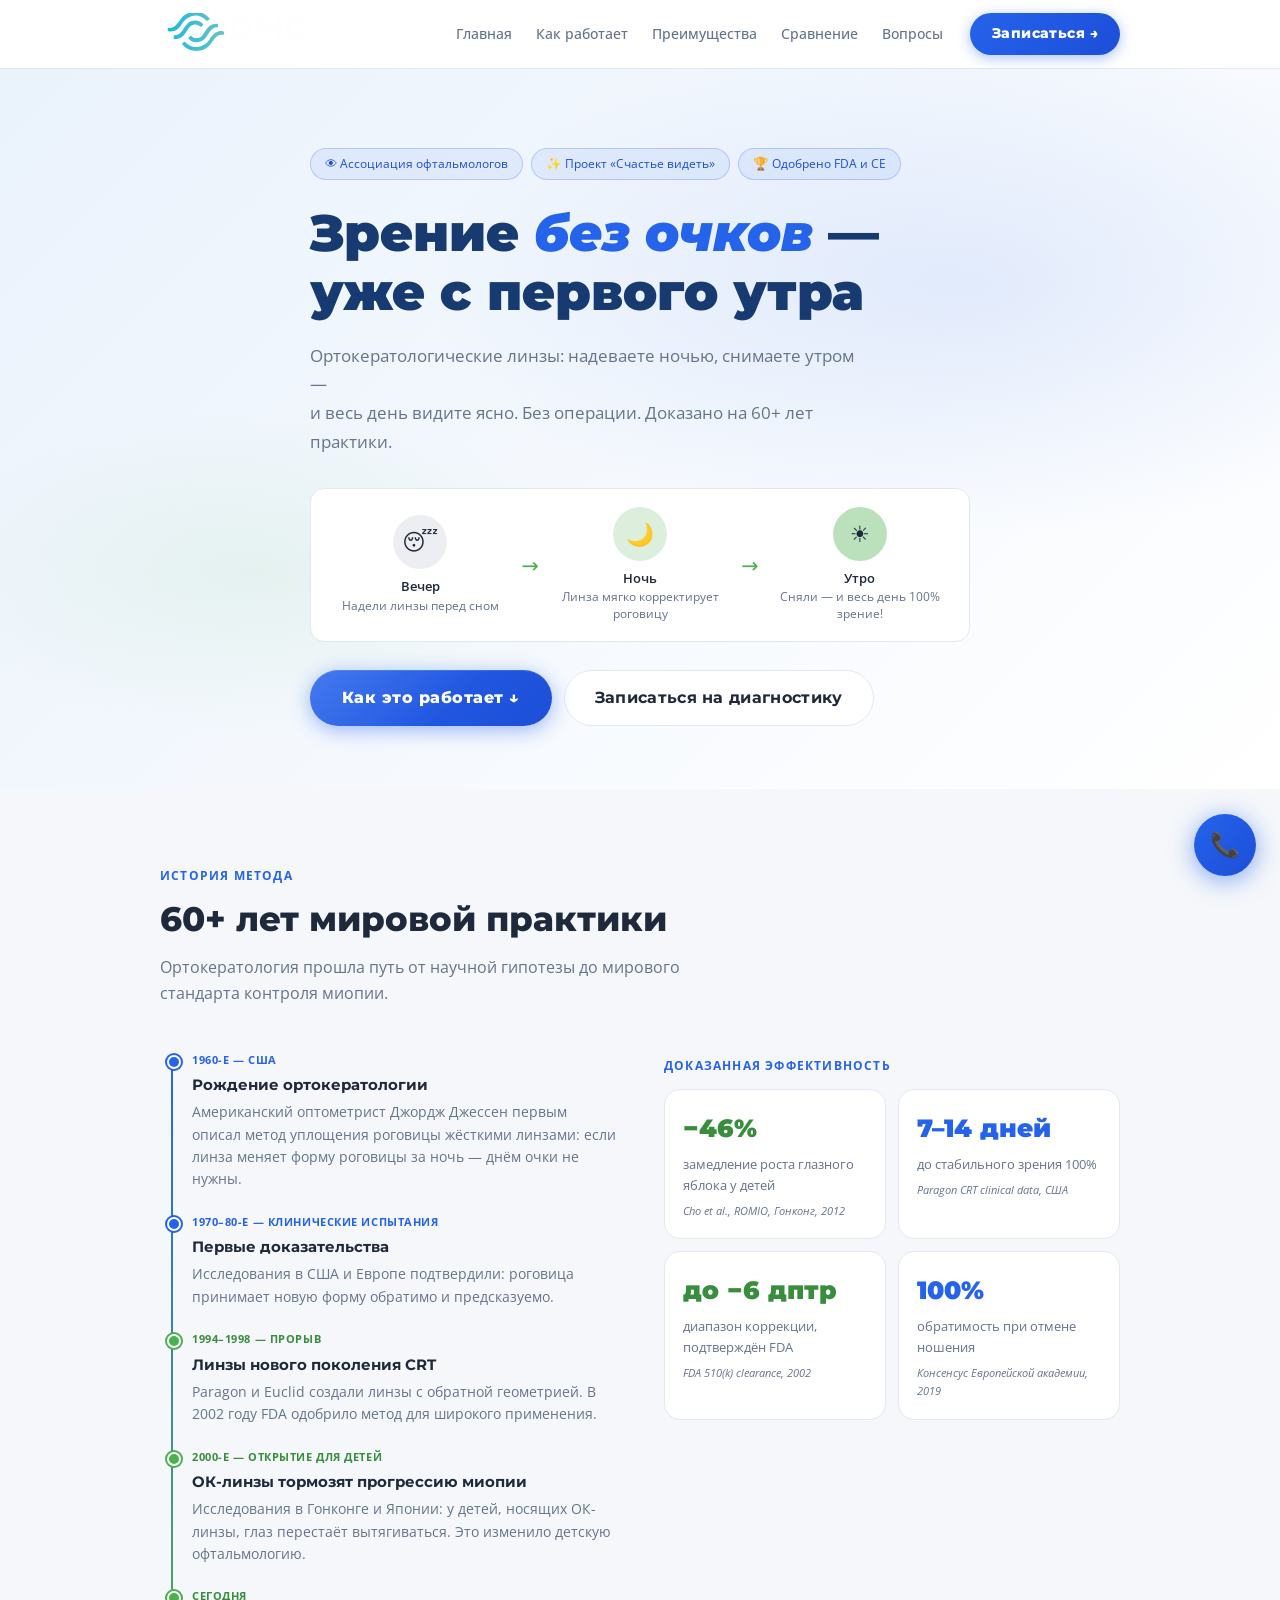
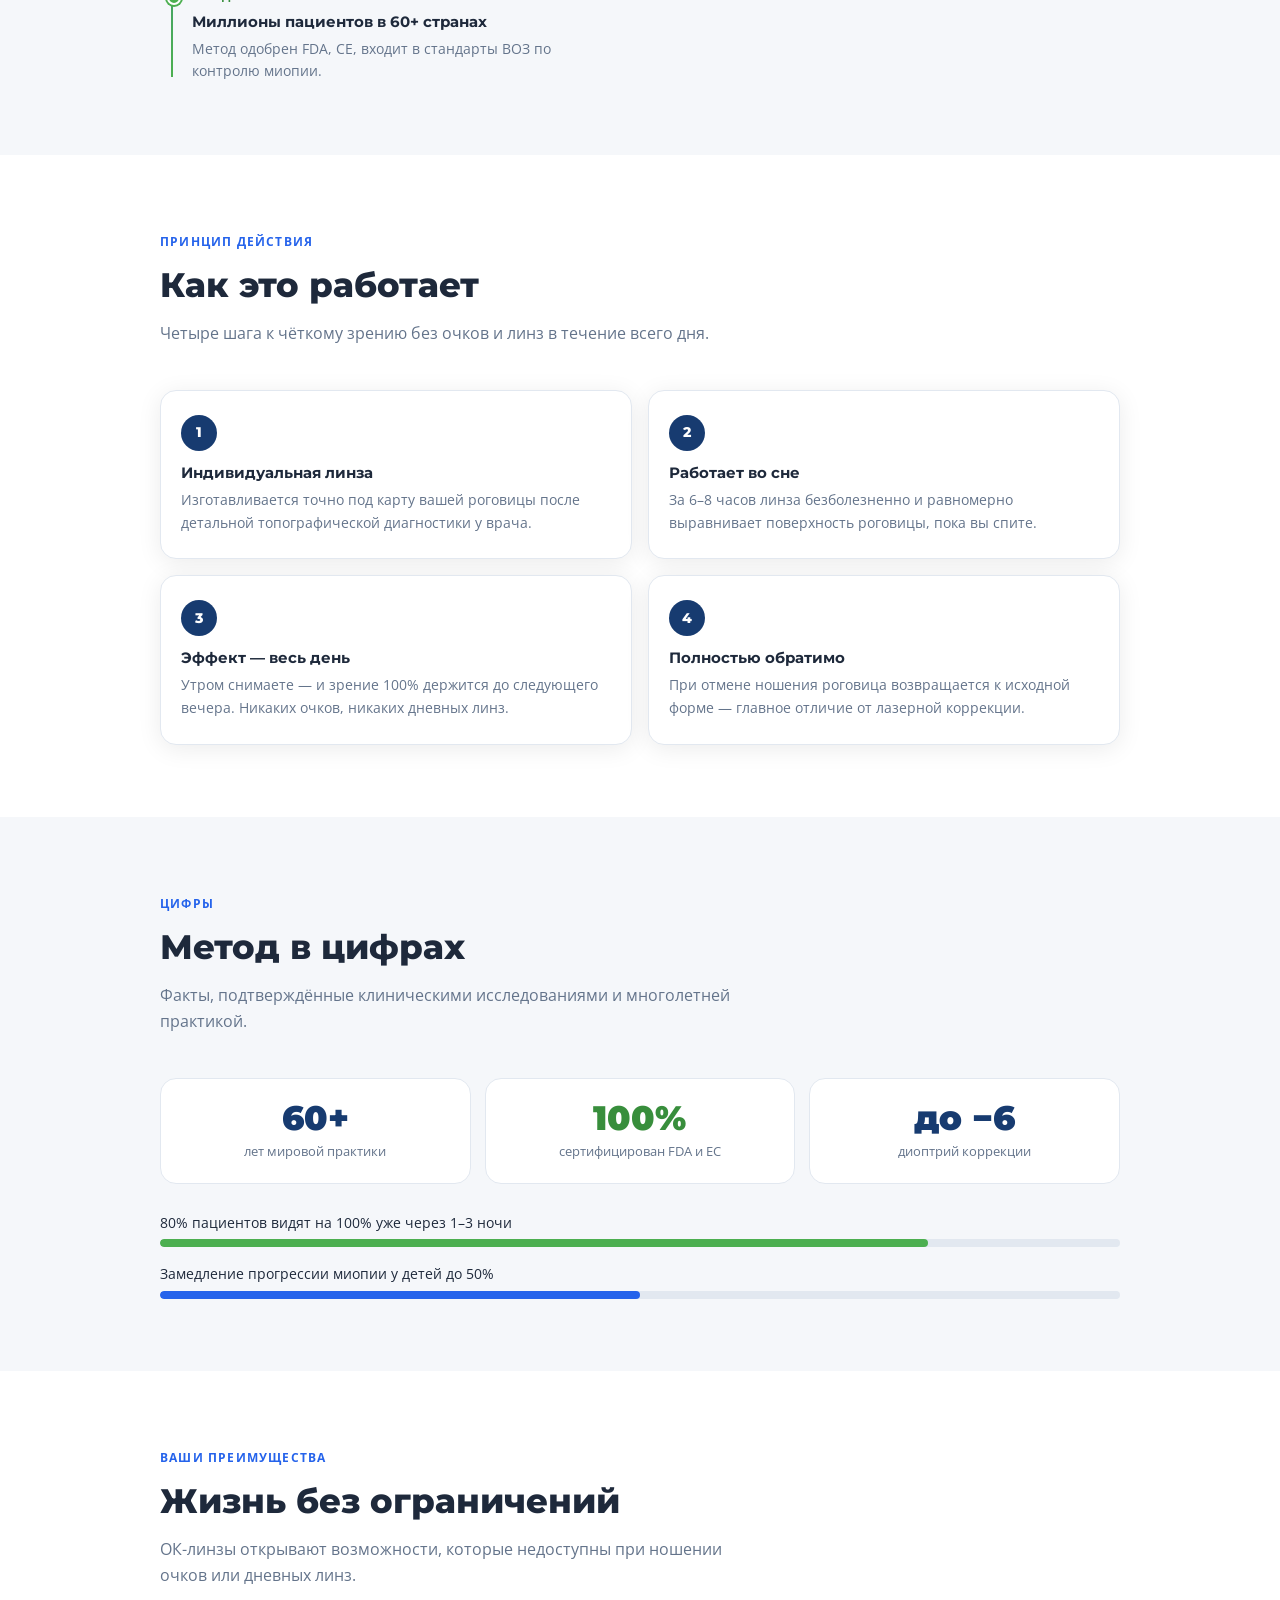
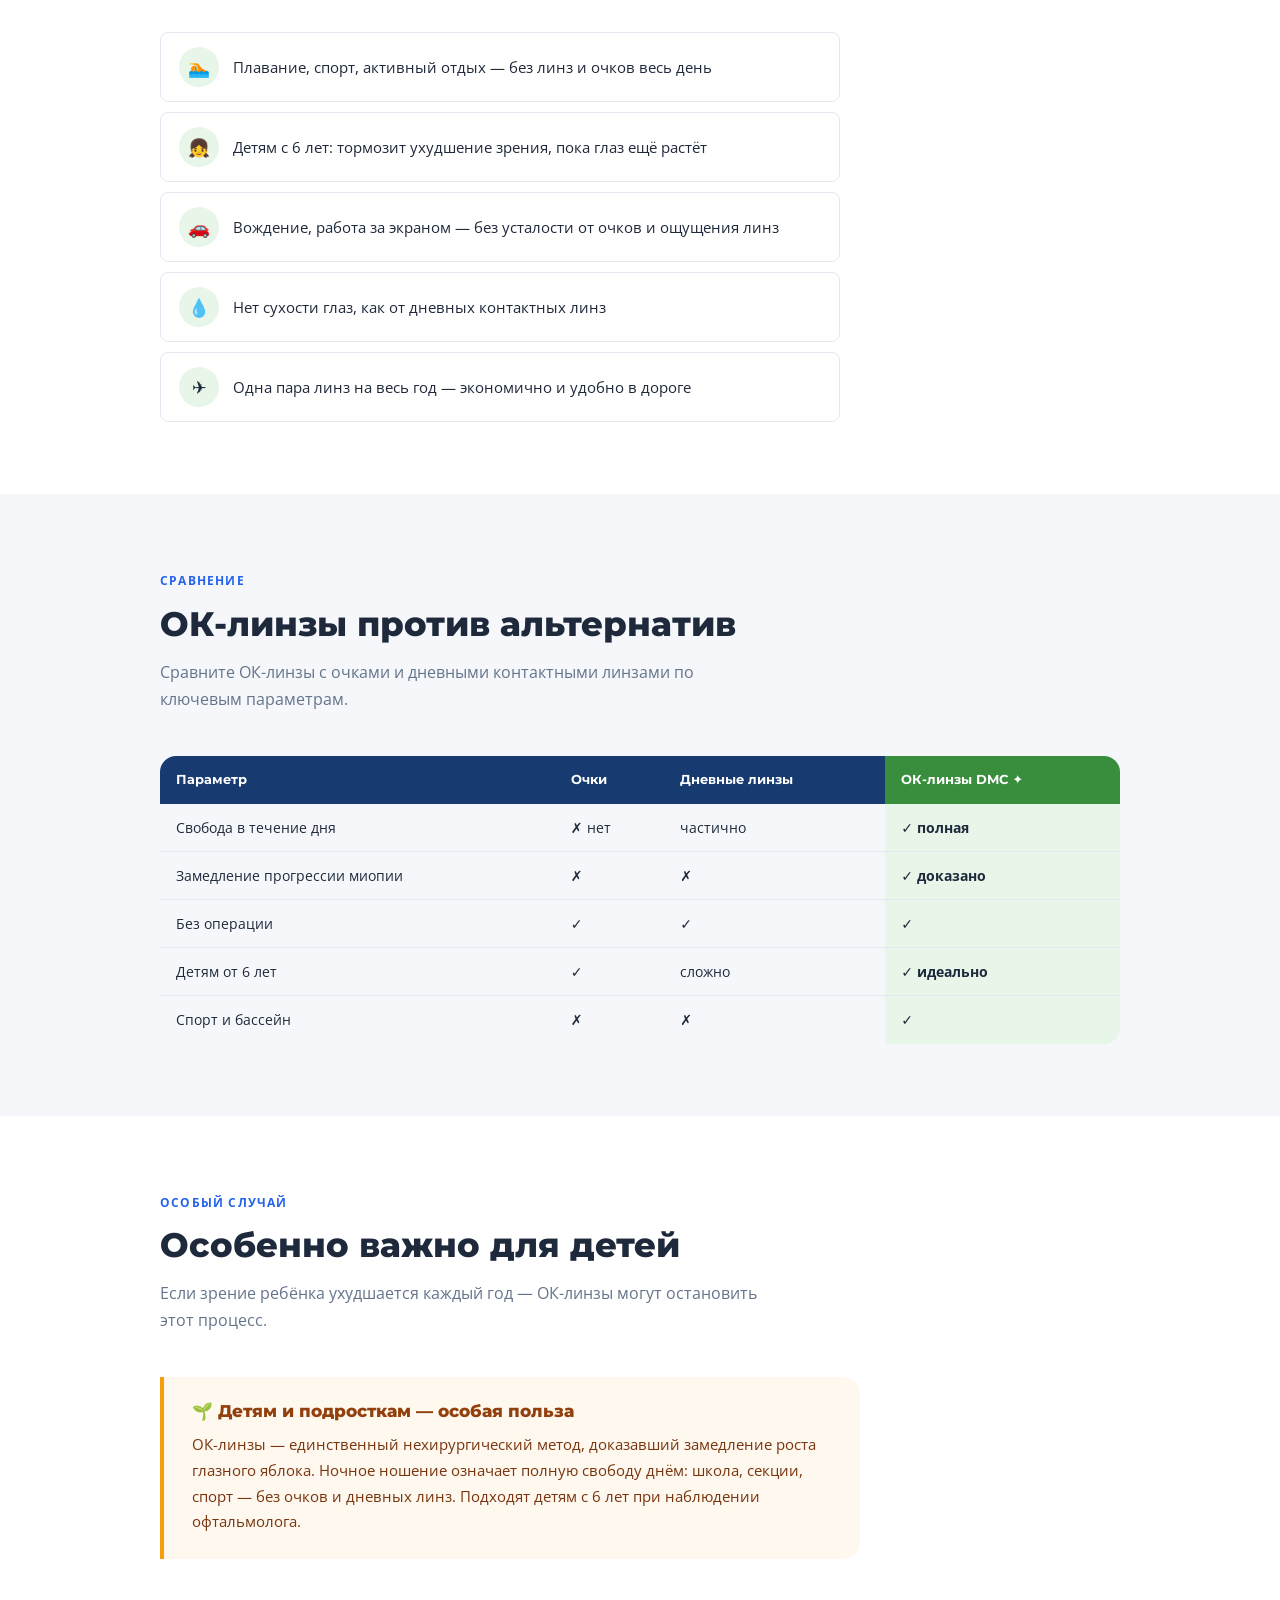
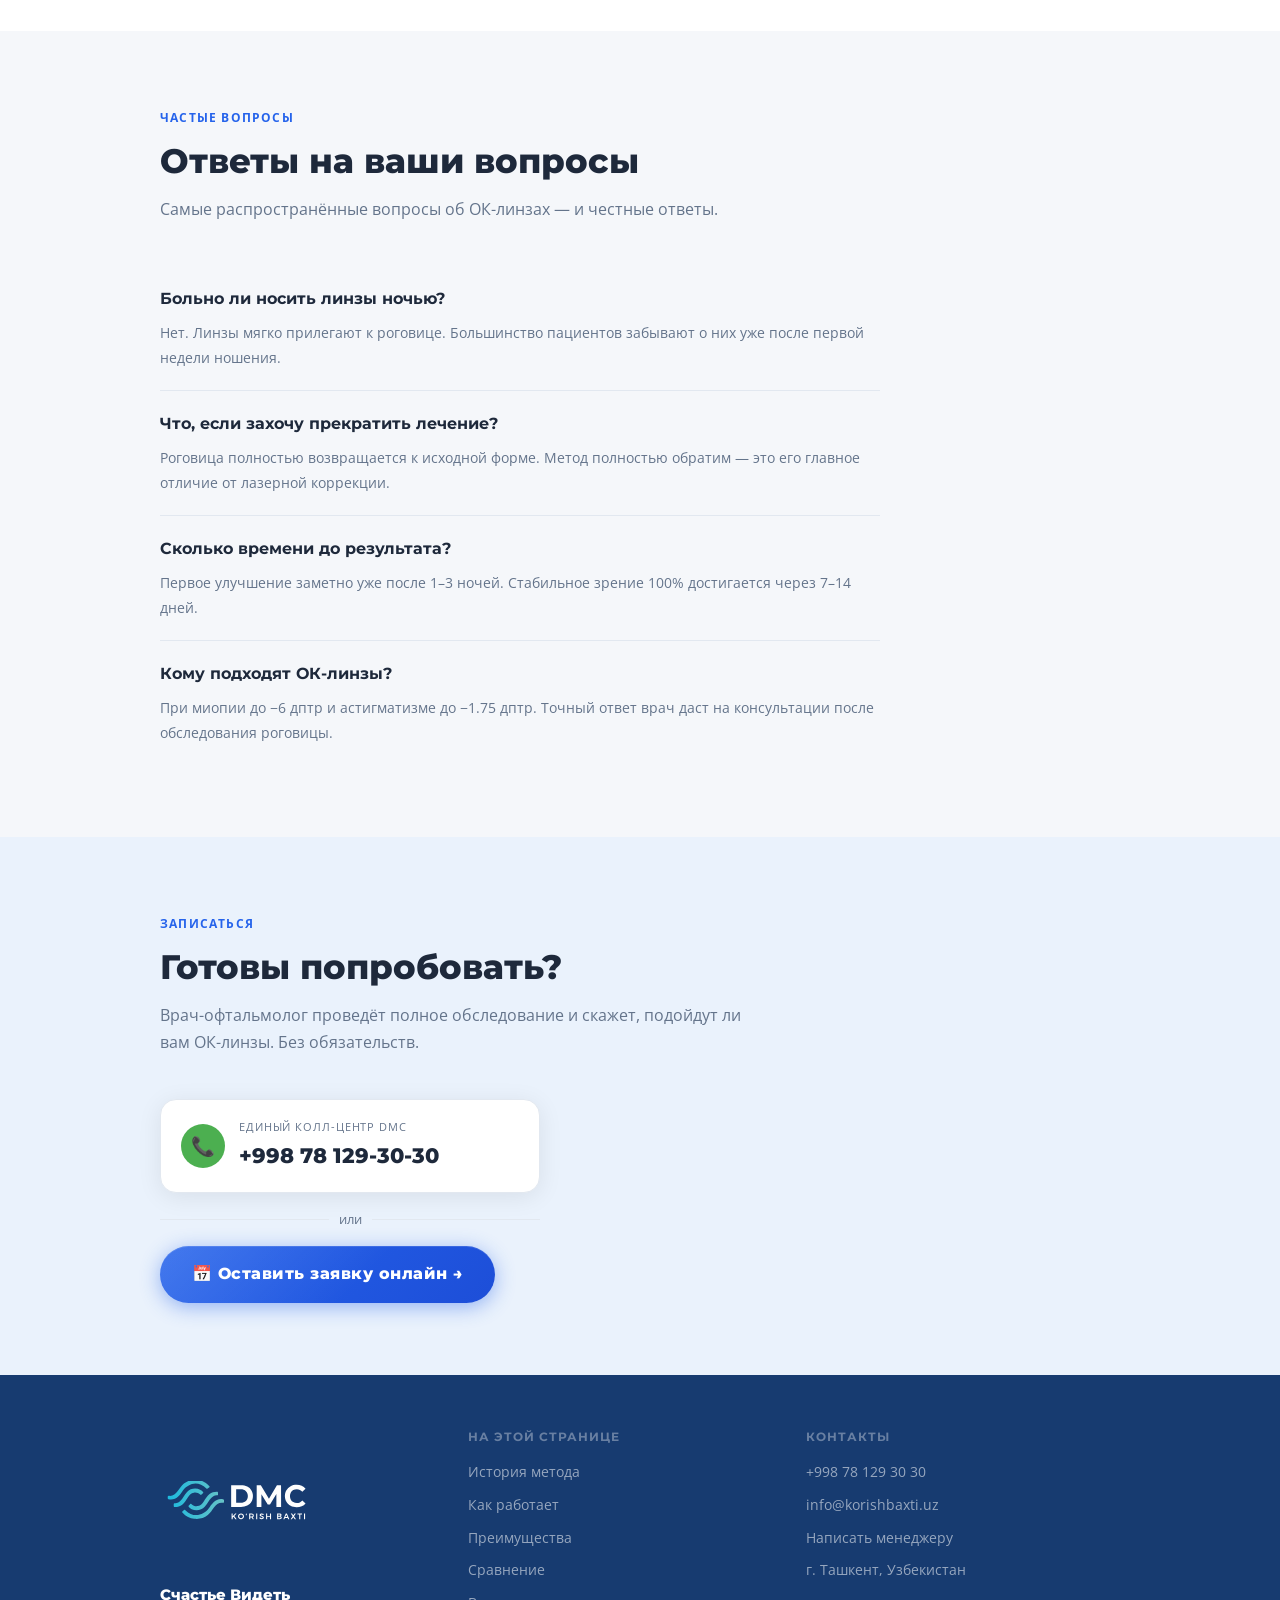
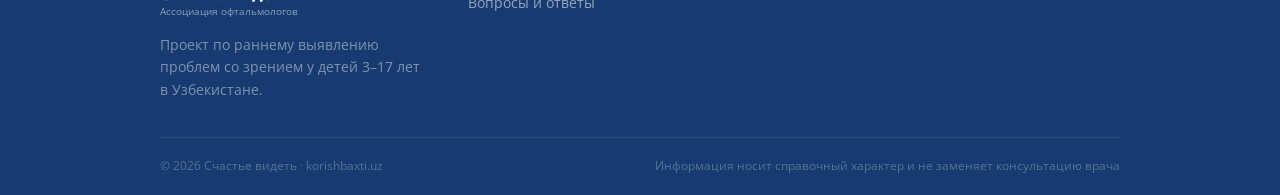
==== ok-linzy.html @ ab5745f9 "initial" ====
<!DOCTYPE html>
<html lang="ru">
<head>
  <meta charset="UTF-8" />
  <meta name="viewport" content="width=device-width, initial-scale=1.0" />
  <title>ОК-линзы — Ортокератология — DMC Ko'rishbaxti</title>
  <meta name="description" content="Ортокератологические линзы DMC: надеваете ночью — видите ясно весь день. Без операции. Детям с 6 лет. Доказано на 60+ лет практики." />
  <meta name="theme-color" content="#FFFFFF" />
  <meta property="og:title" content="ОК-линзы — Ортокератология — DMC Ko'rishbaxti" />
  <meta property="og:description" content="Надеваете ночью — видите ясно весь день. Без операции. Детям с 6 лет." />
  <meta property="og:type" content="website" />
  <link rel="preconnect" href="https://fonts.googleapis.com" />
  <link rel="preconnect" href="https://fonts.gstatic.com" crossorigin />
  <link href="https://fonts.googleapis.com/css2?family=Montserrat:wght@400;500;600;700;800;900&family=Open+Sans:wght@400;500;600&display=swap" rel="stylesheet" />
  <link rel="stylesheet" href="styles.css" />
  <style>
    /* ===== ОК-ЛИНЗЫ: page-specific styles ===== */

    /* Hero badges */
    .ok-badges { display: flex; flex-wrap: wrap; gap: 8px; margin-bottom: 24px; }
    .ok-badge {
      display: inline-flex; align-items: center; gap: 6px;
      background: rgba(37,99,235,.08); border: 1px solid rgba(37,99,235,.25);
      border-radius: 20px; padding: 5px 14px;
      font-size: .78rem; color: var(--accent-hover);
    }

    /* Eye diagram */
    .eye-diagram {
      display: flex; align-items: center; gap: 12px;
      background: var(--white); border: 1px solid var(--border); border-radius: 14px;
      padding: 18px 20px; margin-top: 28px; flex-wrap: nowrap;
    }
    .eye-step { text-align: center; flex: 1; min-width: 0; }
    .eye-circle {
      width: 54px; height: 54px; border-radius: 50%;
      margin: 0 auto 8px; display: flex; align-items: center;
      justify-content: center; font-size: 1.4rem;
    }
    .eye-label { font-size: .75rem; color: var(--muted); line-height: 1.4; }
    .eye-label strong { display: block; font-size: .82rem; color: var(--text); font-weight: 600; margin-bottom: 2px; }
    .arrow-step { font-size: 1.3rem; color: var(--green); flex-shrink: 0; }

    /* Two-column layout for history section */
    .two-col { display: grid; grid-template-columns: 1fr 1fr; gap: 48px; align-items: start; }

    /* Timeline */
    .timeline { position: relative; padding-left: 32px; }
    .timeline::before {
      content: ''; position: absolute; left: 11px; top: 6px; bottom: 6px;
      width: 2px; background: linear-gradient(to bottom, var(--accent), var(--green));
    }
    .tl-item { position: relative; margin-bottom: 22px; }
    .tl-item:last-child { margin-bottom: 0; }
    .tl-dot {
      position: absolute; left: -25px; top: 4px;
      width: 14px; height: 14px; border-radius: 50%;
      background: var(--accent); border: 2.5px solid var(--white);
      box-shadow: 0 0 0 2px var(--accent);
    }
    .tl-dot.green { background: var(--green); box-shadow: 0 0 0 2px var(--green); }
    .tl-year {
      font-size: .7rem; font-weight: 700; color: var(--accent);
      text-transform: uppercase; letter-spacing: .05em; margin-bottom: 3px;
    }
    .tl-year.green { color: var(--green-dark); }
    .tl-title { font-family: var(--font-heading); font-size: .95rem; font-weight: 700; margin-bottom: 4px; }
    .tl-text { font-size: .85rem; color: var(--muted); line-height: 1.65; }

    /* Efficacy grid */
    .efficacy-grid { display: grid; grid-template-columns: 1fr 1fr; gap: 12px; }
    .efficacy-card { background: var(--white); border: 1px solid var(--border); border-radius: var(--radius); padding: 18px; }
    .eff-num { font-family: var(--font-heading); font-size: 1.55rem; font-weight: 900; margin-bottom: 5px; }
    .eff-num.teal { color: var(--green-dark); }
    .eff-num.blue { color: var(--accent); }
    .efficacy-card p { font-size: .84rem; color: var(--muted); line-height: 1.55; }
    .eff-study { font-size: .7rem; color: var(--muted); margin-top: 6px; font-style: italic; }

    /* How it works */
    .hiw-grid { display: grid; grid-template-columns: 1fr 1fr; gap: 16px; }
    .hiw-card {
      background: var(--white); border: 1px solid var(--border);
      border-radius: var(--radius); padding: 24px 20px;
      box-shadow: var(--shadow); transition: box-shadow .2s, transform .2s;
    }
    .hiw-card:hover { box-shadow: var(--shadow-lg); transform: translateY(-2px); }
    .hiw-num {
      width: 36px; height: 36px; border-radius: 50%;
      background: var(--primary); color: var(--white);
      display: flex; align-items: center; justify-content: center;
      font-family: var(--font-heading); font-size: .9rem; font-weight: 800;
      margin-bottom: 12px; flex-shrink: 0;
    }
    .hiw-card h4 { font-family: var(--font-heading); font-size: .95rem; font-weight: 700; margin-bottom: 7px; }
    .hiw-card p { font-size: .86rem; color: var(--muted); line-height: 1.65; }

    /* Stats */
    .stats-grid {
      display: grid; grid-template-columns: repeat(3, 1fr);
      gap: 14px; margin-bottom: 28px;
    }
    .stat-box {
      text-align: center; background: var(--white);
      border: 1px solid var(--border); border-radius: var(--radius);
      padding: 22px 12px;
    }
    .stat-num {
      font-family: var(--font-heading); font-size: 2.1rem; font-weight: 900;
      color: var(--primary); line-height: 1; margin-bottom: 7px;
    }
    .stat-num.green { color: var(--green-dark); }
    .stat-sub { font-size: .8rem; color: var(--muted); line-height: 1.45; }

    /* Progress bars */
    .prog-list { display: flex; flex-direction: column; gap: 16px; }
    .prog-label { font-size: .9rem; color: var(--text); margin-bottom: 6px; line-height: 1.5; }
    .prog-track { height: 8px; background: var(--border); border-radius: 4px; overflow: hidden; }
    .prog-fill { height: 100%; border-radius: 4px; }

    /* Benefits */
    .benefits-ok { list-style: none; display: flex; flex-direction: column; gap: 10px; }
    .benefits-ok li {
      display: flex; align-items: center; gap: 14px;
      font-size: .95rem; line-height: 1.6;
      padding: 14px 18px;
      background: var(--white); border: 1px solid var(--border);
      border-radius: var(--radius-sm);
      transition: border-color .18s, box-shadow .18s;
    }
    .benefits-ok li:hover { border-color: var(--green); box-shadow: 0 2px 12px rgba(76,175,80,.12); }
    .benefit-ico {
      width: 40px; height: 40px; border-radius: 50%;
      background: var(--green-light); display: flex;
      align-items: center; justify-content: center;
      font-size: 1.1rem; flex-shrink: 0;
    }

    /* Comparison table */
    .table-wrap { overflow-x: auto; -webkit-overflow-scrolling: touch; border-radius: var(--radius); }
    .vs-table { width: 100%; border-collapse: collapse; font-size: .9rem; min-width: 500px; }
    .vs-table th {
      background: var(--primary); color: var(--white);
      padding: 13px 16px; font-family: var(--font-heading);
      font-weight: 700; font-size: .82rem; text-align: left;
    }
    .vs-table th:first-child { border-radius: 12px 0 0 0; }
    .vs-table th:last-child  { border-radius: 0 12px 0 0; }
    .vs-th-ok { background: var(--green-dark) !important; }
    .vs-table td {
      padding: 12px 16px; border-bottom: 1px solid var(--border);
      color: var(--text); vertical-align: middle; font-size: .88rem;
    }
    .vs-table tr:last-child td { border-bottom: none; }
    .vs-table tr:nth-child(even) td { background: var(--light); }
    .vs-check { color: var(--green-dark); font-weight: 700; }
    .vs-cross { color: var(--red); }
    .vs-ok-col { background: var(--green-light) !important; }

    /* Children highlight */
    .children-highlight {
      background: #FFF8EE; border-left: 4px solid #F59E0B;
      border-radius: 0 var(--radius) var(--radius) 0;
      padding: 24px 28px; max-width: 700px;
    }
    .children-highlight h3 { font-family: var(--font-heading); font-size: 1.05rem; font-weight: 800; color: #92400E; margin-bottom: 10px; }
    .children-highlight p  { font-size: .92rem; color: #78350F; line-height: 1.75; }

    /* FAQ */
    .faq-list { display: flex; flex-direction: column; max-width: 720px; }
    .faq-item { padding: 20px 0; border-bottom: 1px solid var(--border); }
    .faq-item:last-child { border-bottom: none; }
    .faq-q { font-family: var(--font-heading); font-size: .97rem; font-weight: 700; margin-bottom: 8px; }
    .faq-a { font-size: .9rem; color: var(--muted); line-height: 1.75; }

    /* CTA phone */
    .cta-phone-block {
      background: var(--white); border: 1px solid var(--border);
      border-radius: var(--radius); padding: 18px 20px;
      display: flex; align-items: center; gap: 14px;
      max-width: 380px; margin-bottom: 16px;
      box-shadow: var(--shadow);
    }
    .cta-phone-ico {
      width: 44px; height: 44px; border-radius: 50%;
      background: var(--green); display: flex;
      align-items: center; justify-content: center;
      font-size: 1.2rem; flex-shrink: 0;
    }
    .cta-phone-lbl { font-size: .7rem; color: var(--muted); text-transform: uppercase; letter-spacing: .08em; margin-bottom: 3px; }
    .cta-phone-num { font-family: var(--font-heading); font-size: 1.3rem; font-weight: 800; color: var(--text); }
    .divider-or {
      display: flex; align-items: center; gap: 10px;
      margin: 16px 0; max-width: 380px;
    }
    .divider-or span { font-size: .82rem; color: var(--muted); }
    .divider-or::before, .divider-or::after { content: ''; flex: 1; height: 1px; background: var(--border); }

    /* ===== RESPONSIVE ===== */
    @media (max-width: 900px) {
      .two-col { grid-template-columns: 1fr; gap: 36px; }
      .hiw-grid { grid-template-columns: 1fr 1fr; }
    }

    @media (max-width: 768px) {
      .eye-diagram { gap: 10px; padding: 14px 16px; }
      .eye-circle  { width: 46px; height: 46px; font-size: 1.2rem; }
      .hiw-grid    { grid-template-columns: 1fr; gap: 12px; }
      .efficacy-grid { grid-template-columns: 1fr 1fr; }
      .cta-phone-block { max-width: 100%; }
      .divider-or      { max-width: 100%; }
    }

    @media (max-width: 560px) {
      .stats-grid { grid-template-columns: 1fr 1fr; }
      .eye-diagram { flex-direction: column; gap: 14px; }
      .eye-step   { display: flex; align-items: center; gap: 12px; text-align: left; flex: none; width: 100%; }
      .eye-circle { margin: 0; }
      .arrow-step { transform: rotate(90deg); }
      .efficacy-grid { grid-template-columns: 1fr; }
      .children-highlight { padding: 18px 20px; }
    }

    @media (max-width: 400px) {
      .stats-grid { grid-template-columns: 1fr; }
    }
  </style>
</head>
<body>

<!-- HEADER -->
<header class="site-header" id="siteHeader">
  <div class="header-inner">
    <a href="index.html" class="logo">
      <div class="logo-mark">
        <img src="images/logo-no-bg.svg" alt="Счастье Видеть" />
      </div>
    </a>
    <nav class="header-nav">
      <a href="index.html">Главная</a>
      <a href="#how-it-works">Как работает</a>
      <a href="#benefits">Преимущества</a>
      <a href="#comparison">Сравнение</a>
      <a href="#faq">Вопросы</a>
    </nav>
    <a href="#cta" class="btn btn-header desktop-only" data-ga="oklenzy_header_cta">Записаться →</a>
    <button class="burger" id="burger" aria-label="Меню" onclick="toggleMobileNav()">
      <span></span><span></span><span></span>
    </button>
  </div>
  <div class="mobile-nav" id="mobileNav">
    <a href="index.html" onclick="closeMobileNav()">← Главная</a>
    <a href="#how-it-works" onclick="closeMobileNav()">Как работает</a>
    <a href="#benefits" onclick="closeMobileNav()">Преимущества</a>
    <a href="#comparison" onclick="closeMobileNav()">Сравнение</a>
    <a href="#faq" onclick="closeMobileNav()">Вопросы</a>
    <a href="#cta" class="btn btn-header" onclick="closeMobileNav()">📅 Записаться на диагностику</a>
  </div>
</header>

<!-- HERO -->
<section class="hero" id="top">
  <div class="hero-bg-glow"></div>
  <div class="hero-inner">
    <div class="ok-badges">
      <span class="ok-badge">👁 Ассоциация офтальмологов</span>
      <span class="ok-badge">✨ Проект «Счастье видеть»</span>
      <span class="ok-badge">🏆 Одобрено FDA и CE</span>
    </div>
    <h1 class="hero-title">Зрение <em>без очков</em> —<br>уже с первого утра</h1>
    <p class="hero-desc">
      Ортокератологические линзы: надеваете ночью, снимаете утром —<br>
      и весь день видите ясно. Без операции. Доказано на 60+ лет практики.
    </p>
    <div class="eye-diagram">
      <div class="eye-step">
        <div class="eye-circle" style="background:rgba(100,116,139,.12);">😴</div>
        <div class="eye-label"><strong>Вечер</strong>Надели линзы перед сном</div>
      </div>
      <div class="arrow-step">→</div>
      <div class="eye-step">
        <div class="eye-circle" style="background:rgba(76,175,80,.2);">🌙</div>
        <div class="eye-label"><strong>Ночь</strong>Линза мягко корректирует роговицу</div>
      </div>
      <div class="arrow-step">→</div>
      <div class="eye-step">
        <div class="eye-circle" style="background:rgba(76,175,80,.38);">☀️</div>
        <div class="eye-label"><strong>Утро</strong>Сняли — и весь день 100% зрение!</div>
      </div>
    </div>
    <div class="hero-actions" style="margin-top:28px;">
      <a href="#how-it-works" class="btn btn-accent" data-ga="oklenzy_hero_hiw">Как это работает ↓</a>
      <a href="#cta" class="btn btn-ghost" data-ga="oklenzy_hero_cta">Записаться на диагностику</a>
    </div>
  </div>
</section>

<!-- ИСТОРИЯ МЕТОДА -->
<section class="section section--light" id="history">
  <div class="container">
    <div class="section-label">История метода</div>
    <h2 class="section-heading">60+ лет мировой практики</h2>
    <p class="section-sub">Ортокератология прошла путь от научной гипотезы до мирового стандарта контроля миопии.</p>
    <div class="two-col">
      <div>
        <div class="timeline">
          <div class="tl-item">
            <div class="tl-dot"></div>
            <div class="tl-year">1960-е — США</div>
            <div class="tl-title">Рождение ортокератологии</div>
            <div class="tl-text">Американский оптометрист Джордж Джессен первым описал метод уплощения роговицы жёсткими линзами: если линза меняет форму роговицы за ночь — днём очки не нужны.</div>
          </div>
          <div class="tl-item">
            <div class="tl-dot"></div>
            <div class="tl-year">1970–80-е — клинические испытания</div>
            <div class="tl-title">Первые доказательства</div>
            <div class="tl-text">Исследования в США и Европе подтвердили: роговица принимает новую форму обратимо и предсказуемо.</div>
          </div>
          <div class="tl-item">
            <div class="tl-dot green"></div>
            <div class="tl-year green">1994–1998 — прорыв</div>
            <div class="tl-title">Линзы нового поколения CRT</div>
            <div class="tl-text">Paragon и Euclid создали линзы с обратной геометрией. В 2002 году FDA одобрило метод для широкого применения.</div>
          </div>
          <div class="tl-item">
            <div class="tl-dot green"></div>
            <div class="tl-year green">2000-е — открытие для детей</div>
            <div class="tl-title">ОК-линзы тормозят прогрессию миопии</div>
            <div class="tl-text">Исследования в Гонконге и Японии: у детей, носящих ОК-линзы, глаз перестаёт вытягиваться. Это изменило детскую офтальмологию.</div>
          </div>
          <div class="tl-item">
            <div class="tl-dot green"></div>
            <div class="tl-year green">Сегодня</div>
            <div class="tl-title">Миллионы пациентов в 60+ странах</div>
            <div class="tl-text">Метод одобрен FDA, CE, входит в стандарты ВОЗ по контролю миопии.</div>
          </div>
        </div>
      </div>
      <div>
        <div class="section-label" style="margin-bottom:14px;">Доказанная эффективность</div>
        <div class="efficacy-grid">
          <div class="efficacy-card">
            <div class="eff-num teal">−46%</div>
            <p>замедление роста глазного яблока у детей</p>
            <div class="eff-study">Cho et al., ROMIO, Гонконг, 2012</div>
          </div>
          <div class="efficacy-card">
            <div class="eff-num blue">7–14 дней</div>
            <p>до стабильного зрения 100%</p>
            <div class="eff-study">Paragon CRT clinical data, США</div>
          </div>
          <div class="efficacy-card">
            <div class="eff-num teal">до −6 дптр</div>
            <p>диапазон коррекции, подтверждён FDA</p>
            <div class="eff-study">FDA 510(k) clearance, 2002</div>
          </div>
          <div class="efficacy-card">
            <div class="eff-num blue">100%</div>
            <p>обратимость при отмене ношения</p>
            <div class="eff-study">Консенсус Европейской академии, 2019</div>
          </div>
        </div>
      </div>
    </div>
  </div>
</section>

<!-- КАК РАБОТАЕТ -->
<section class="section" id="how-it-works">
  <div class="container">
    <div class="section-label">Принцип действия</div>
    <h2 class="section-heading">Как это работает</h2>
    <p class="section-sub">Четыре шага к чёткому зрению без очков и линз в течение всего дня.</p>
    <div class="hiw-grid">
      <div class="hiw-card">
        <div class="hiw-num">1</div>
        <h4>Индивидуальная линза</h4>
        <p>Изготавливается точно под карту вашей роговицы после детальной топографической диагностики у врача.</p>
      </div>
      <div class="hiw-card">
        <div class="hiw-num">2</div>
        <h4>Работает во сне</h4>
        <p>За 6–8 часов линза безболезненно и равномерно выравнивает поверхность роговицы, пока вы спите.</p>
      </div>
      <div class="hiw-card">
        <div class="hiw-num">3</div>
        <h4>Эффект — весь день</h4>
        <p>Утром снимаете — и зрение 100% держится до следующего вечера. Никаких очков, никаких дневных линз.</p>
      </div>
      <div class="hiw-card">
        <div class="hiw-num">4</div>
        <h4>Полностью обратимо</h4>
        <p>При отмене ношения роговица возвращается к исходной форме — главное отличие от лазерной коррекции.</p>
      </div>
    </div>
  </div>
</section>

<!-- ЦИФРЫ -->
<section class="section section--light" id="stats">
  <div class="container">
    <div class="section-label">Цифры</div>
    <h2 class="section-heading">Метод в цифрах</h2>
    <p class="section-sub">Факты, подтверждённые клиническими исследованиями и многолетней практикой.</p>
    <div class="stats-grid">
      <div class="stat-box">
        <div class="stat-num">60+</div>
        <div class="stat-sub">лет мировой практики</div>
      </div>
      <div class="stat-box">
        <div class="stat-num green">100%</div>
        <div class="stat-sub">сертифицирован FDA и ЕС</div>
      </div>
      <div class="stat-box">
        <div class="stat-num">до −6</div>
        <div class="stat-sub">диоптрий коррекции</div>
      </div>
    </div>
    <div class="prog-list">
      <div>
        <div class="prog-label">80% пациентов видят на 100% уже через 1–3 ночи</div>
        <div class="prog-track"><div class="prog-fill" style="width:80%;background:var(--green);"></div></div>
      </div>
      <div>
        <div class="prog-label">Замедление прогрессии миопии у детей до 50%</div>
        <div class="prog-track"><div class="prog-fill" style="width:50%;background:var(--accent);"></div></div>
      </div>
    </div>
  </div>
</section>

<!-- ПРЕИМУЩЕСТВА -->
<section class="section" id="benefits">
  <div class="container">
    <div class="section-label">Ваши преимущества</div>
    <h2 class="section-heading">Жизнь без ограничений</h2>
    <p class="section-sub">ОК-линзы открывают возможности, которые недоступны при ношении очков или дневных линз.</p>
    <ul class="benefits-ok" style="max-width:680px;">
      <li><div class="benefit-ico">🏊</div><span>Плавание, спорт, активный отдых — без линз и очков весь день</span></li>
      <li><div class="benefit-ico">👧</div><span>Детям с 6 лет: тормозит ухудшение зрения, пока глаз ещё растёт</span></li>
      <li><div class="benefit-ico">🚗</div><span>Вождение, работа за экраном — без усталости от очков и ощущения линз</span></li>
      <li><div class="benefit-ico">💧</div><span>Нет сухости глаз, как от дневных контактных линз</span></li>
      <li><div class="benefit-ico">✈️</div><span>Одна пара линз на весь год — экономично и удобно в дороге</span></li>
    </ul>
  </div>
</section>

<!-- СРАВНЕНИЕ -->
<section class="section section--light" id="comparison">
  <div class="container">
    <div class="section-label">Сравнение</div>
    <h2 class="section-heading">ОК-линзы против альтернатив</h2>
    <p class="section-sub">Сравните ОК-линзы с очками и дневными контактными линзами по ключевым параметрам.</p>
    <div class="table-wrap">
      <table class="vs-table">
        <thead>
          <tr>
            <th>Параметр</th>
            <th>Очки</th>
            <th>Дневные линзы</th>
            <th class="vs-th-ok">ОК-линзы DMC ✦</th>
          </tr>
        </thead>
        <tbody>
          <tr>
            <td>Свобода в течение дня</td>
            <td class="vs-cross">✗ нет</td>
            <td>частично</td>
            <td class="vs-ok-col vs-check">✓ полная</td>
          </tr>
          <tr>
            <td>Замедление прогрессии миопии</td>
            <td class="vs-cross">✗</td>
            <td class="vs-cross">✗</td>
            <td class="vs-ok-col vs-check">✓ доказано</td>
          </tr>
          <tr>
            <td>Без операции</td>
            <td class="vs-check">✓</td>
            <td class="vs-check">✓</td>
            <td class="vs-ok-col vs-check">✓</td>
          </tr>
          <tr>
            <td>Детям от 6 лет</td>
            <td class="vs-check">✓</td>
            <td class="vs-cross">сложно</td>
            <td class="vs-ok-col vs-check">✓ идеально</td>
          </tr>
          <tr>
            <td>Спорт и бассейн</td>
            <td class="vs-cross">✗</td>
            <td class="vs-cross">✗</td>
            <td class="vs-ok-col vs-check">✓</td>
          </tr>
        </tbody>
      </table>
    </div>
  </div>
</section>

<!-- ДЛЯ ДЕТЕЙ -->
<section class="section" id="children">
  <div class="container">
    <div class="section-label">Особый случай</div>
    <h2 class="section-heading">Особенно важно для детей</h2>
    <p class="section-sub">Если зрение ребёнка ухудшается каждый год — ОК-линзы могут остановить этот процесс.</p>
    <div class="children-highlight">
      <h3>🌱 Детям и подросткам — особая польза</h3>
      <p>ОК-линзы — единственный нехирургический метод, доказавший замедление роста глазного яблока. Ночное ношение означает полную свободу днём: школа, секции, спорт — без очков и дневных линз. Подходят детям с 6 лет при наблюдении офтальмолога.</p>
    </div>
  </div>
</section>

<!-- ЧАСТЫЕ ВОПРОСЫ -->
<section class="section section--light" id="faq">
  <div class="container">
    <div class="section-label">Частые вопросы</div>
    <h2 class="section-heading">Ответы на ваши вопросы</h2>
    <p class="section-sub">Самые распространённые вопросы об ОК-линзах — и честные ответы.</p>
    <div class="faq-list">
      <div class="faq-item">
        <div class="faq-q">Больно ли носить линзы ночью?</div>
        <div class="faq-a">Нет. Линзы мягко прилегают к роговице. Большинство пациентов забывают о них уже после первой недели ношения.</div>
      </div>
      <div class="faq-item">
        <div class="faq-q">Что, если захочу прекратить лечение?</div>
        <div class="faq-a">Роговица полностью возвращается к исходной форме. Метод полностью обратим — это его главное отличие от лазерной коррекции.</div>
      </div>
      <div class="faq-item">
        <div class="faq-q">Сколько времени до результата?</div>
        <div class="faq-a">Первое улучшение заметно уже после 1–3 ночей. Стабильное зрение 100% достигается через 7–14 дней.</div>
      </div>
      <div class="faq-item">
        <div class="faq-q">Кому подходят ОК-линзы?</div>
        <div class="faq-a">При миопии до −6 дптр и астигматизме до −1.75 дптр. Точный ответ врач даст на консультации после обследования роговицы.</div>
      </div>
    </div>
  </div>
</section>

<!-- ЗАПИСАТЬСЯ -->
<section class="section section--dark" id="cta">
  <div class="container">
    <div class="section-label">Записаться</div>
    <h2 class="section-heading">Готовы попробовать?</h2>
    <p class="section-sub">Врач-офтальмолог проведёт полное обследование и скажет, подойдут ли вам ОК-линзы. Без обязательств.</p>

    <div class="cta-phone-block">
      <div class="cta-phone-ico">📞</div>
      <div>
        <div class="cta-phone-lbl">Единый колл-центр DMC</div>
        <div class="cta-phone-num"><a href="tel:+998781293030" style="color:inherit;text-decoration:none;">+998 78 129-30-30</a></div>
      </div>
    </div>

    <div class="divider-or"><span>или</span></div>

    <a href="index.html#contact" class="btn btn-accent" data-ga="oklenzy_cta_form">📅 Оставить заявку онлайн →</a>
  </div>
</section>

<!-- FOOTER -->
<footer class="site-footer">
  <div class="container">
    <div class="footer-inner">
      <div class="footer-brand">
        <div class="footer-logo">
          <div class="logo-mark footer-logo-mark">
            <img src="images/logo-no-bg.svg" alt="Счастье Видеть" loading="lazy" />
          </div>
          <div>
            <div class="logo-name">Счастье Видеть</div>
            <div class="logo-tagline">Ассоциация офтальмологов</div>
          </div>
        </div>
        <p class="footer-about">Проект по раннему выявлению проблем со зрением у детей 3–17 лет в Узбекистане.</p>
      </div>
      <div class="footer-links">
        <div class="footer-col">
          <div class="fc-title">На этой странице</div>
          <a href="#history">История метода</a>
          <a href="#how-it-works">Как работает</a>
          <a href="#benefits">Преимущества</a>
          <a href="#comparison">Сравнение</a>
          <a href="#faq">Вопросы и ответы</a>
        </div>
        <div class="footer-col">
          <div class="fc-title">Контакты</div>
          <a href="tel:+998781293030">+998 78 129 30 30</a>
          <a href="mailto:info@korishbaxti.uz">info@korishbaxti.uz</a>
          <a href="https://t.me/dmcNargiza" target="_blank" rel="noopener">Написать менеджеру</a>
          <span>г. Ташкент, Узбекистан</span>
        </div>
      </div>
    </div>
    <div class="footer-bottom">
      <span>© 2026 Счастье видеть · korishbaxti.uz</span>
      <span>Информация носит справочный характер и не заменяет консультацию врача</span>
    </div>
  </div>
</footer>

<!-- FAB -->
<div class="fab-backdrop" id="fabBackdrop" onclick="closeFabMenu()"></div>
<div class="fab-wrap" id="fabWrap">
  <div class="fab-menu" id="fabMenu" role="menu" aria-hidden="true">
    <a href="index.html#contact" class="fab-action" role="menuitem" data-ga="oklenzy_fab_form" onclick="closeFabMenu()">
      <span class="fa-label">Оставить заявку</span>
      <span class="fa-icon">📅</span>
    </a>
    <a href="https://t.me/dmcNargiza" target="_blank" rel="noopener"
       class="fab-action" role="menuitem" data-ga="oklenzy_fab_telegram" onclick="closeFabMenu()">
      <span class="fa-label">Написать в Telegram</span>
      <span class="fa-icon">✈️</span>
    </a>
    <a href="tel:+998781293030" class="fab-action" role="menuitem" data-ga="oklenzy_fab_call">
      <span class="fa-label">Позвонить</span>
      <span class="fa-icon">📞</span>
    </a>
  </div>
  <button class="fab-btn" id="fabBtn"
          aria-label="Связаться с нами" aria-expanded="false"
          onclick="toggleFabMenu()">
    <span class="fab-icon-phone">📞</span>
    <span class="fab-icon-close" aria-hidden="true">×</span>
  </button>
</div>

<script src="script.js" defer></script>
</body>
</html>
---- styles.css ----
﻿/* ===== RESET & BASE ===== */
*, *::before, *::after { box-sizing: border-box; margin: 0; padding: 0; }

:root {
  --primary:       #173B70;
  --primary-mid:   #24508C;
  --primary-light: #EAF2FC;
  --accent:       #2563EB;
  --accent-light: #3B82F6;
  --accent-hover: #1D4ED8;
  --light:        #F5F7FA;
  --white:        #FFFFFF;
  --text:         #1E293B;
  --muted:        #64748B;
  --border:       #E2E8F0;
  --green:        #4CAF50;
  --green-dark:   #388E3C;
  --green-light:  #E8F5E9;
  --green-mid:    #C8E6C9;
  --yellow:       #FFC107;
  --yellow-dark:  #F57F17;
  --yellow-light: #FFFDE7;
  --yellow-mid:   #FFE082;
  --red:          #F44336;
  --red-dark:     #C62828;
  --red-light:    #FFEBEE;
  --red-mid:      #FFCDD2;
  --radius:       16px;
  --radius-sm:    8px;
  --shadow:       0 4px 24px rgba(0,0,0,.08);
  --shadow-lg:    0 8px 40px rgba(0,0,0,.14);
  --font-heading: 'Montserrat', system-ui, sans-serif;
  --font:         'Open Sans', system-ui, sans-serif;
}

html { scroll-behavior: smooth; }

:focus-visible {
  outline: 2px solid var(--accent);
  outline-offset: 3px;
  border-radius: 4px;
}

section[id], header[id] {
  scroll-margin-top: 76px;
}

body {
  font-family: var(--font);
  color: var(--text);
  background: var(--white);
  line-height: 1.65;
  font-size: 16px;
  -webkit-text-size-adjust: 100%;
  -webkit-tap-highlight-color: transparent;
}

h1,h2,h3,h4 { font-family: var(--font-heading); line-height: 1.25; }
img { max-width: 100%; display: block; }
a  { color: inherit; text-decoration: none; }

.container { max-width: 1000px; margin: 0 auto; padding: 0 20px; }

.section        { padding: 72px 0; }
.section--light { background: var(--light); }
.section--dark  { background: var(--primary-light); color: var(--text); }

.section-label {
  display: inline-block;
  font-size: .75rem;
  font-weight: 700;
  letter-spacing: .1em;
  text-transform: uppercase;
  color: var(--accent);
  margin-bottom: 12px;
}
.section-heading {
  font-size: clamp(1.5rem, 3vw, 2.1rem);
  font-weight: 800;
  margin-bottom: 14px;
  color: var(--text);
}
.section-sub {
  font-size: 1rem;
  color: var(--muted);
  max-width: 600px;
  margin-bottom: 44px;
}

/* ===== BUTTONS ===== */
.btn-accent {
  display: inline-flex;
  align-items: center;
  gap: 10px;
  background: linear-gradient(135deg, #2563EB 0%, #1D4ED8 100%);
  color: var(--white);
  font-family: var(--font-heading);
  font-weight: 800;
  font-size: 1rem;
  letter-spacing: .03em;
  padding: 15px 32px;
  border-radius: 50px;
  border: none;
  cursor: pointer;
  transition: transform .18s, box-shadow .22s, filter .18s;
  box-shadow: 0 4px 20px rgba(37,99,235,.45), 0 1px 0 rgba(255,255,255,.12) inset;
  text-decoration: none;
  position: relative;
  overflow: hidden;
  min-height: 48px;
}
.btn-accent::after {
  content: '';
  position: absolute;
  inset: 0;
  background: linear-gradient(135deg, rgba(255,255,255,.14) 0%, transparent 60%);
  pointer-events: none;
  border-radius: inherit;
}
.btn-accent:hover { transform: translateY(-3px); box-shadow: 0 10px 32px rgba(37,99,235,.55); filter: brightness(1.08); }
.btn-accent:active { transform: translateY(-1px); }
.btn-block { width: 100%; justify-content: center; border-radius: var(--radius-sm); }

.btn-ghost {
  display: inline-flex;
  align-items: center;
  gap: 10px;
  background: var(--white);
  color: var(--text);
  font-family: var(--font-heading);
  font-weight: 700;
  font-size: 1rem;
  letter-spacing: .02em;
  padding: 14px 30px;
  border-radius: 50px;
  border: 1.5px solid var(--border);
  cursor: pointer;
  transition: border-color .2s, background .2s, transform .18s, box-shadow .2s, color .2s;
  text-decoration: none;
  min-height: 48px;
}
.btn-ghost:hover { border-color: var(--accent); background: rgba(37,99,235,.06); color: var(--accent); transform: translateY(-2px); }
.btn-ghost:active { transform: translateY(0); }

.btn-ghost-sm {
  display: inline-flex;
  align-items: center;
  gap: 6px;
  background: var(--white);
  color: var(--text);
  font-family: var(--font-heading);
  font-weight: 700;
  font-size: .88rem;
  letter-spacing: .02em;
  padding: 10px 22px;
  border-radius: 50px;
  border: 1.5px solid var(--border);
  cursor: pointer;
  transition: border-color .2s, background .2s, transform .18s, color .2s;
  text-decoration: none;
  min-height: 44px;
}
.btn-ghost-sm:hover { border-color: var(--accent); background: rgba(37,99,235,.06); color: var(--accent); transform: translateY(-2px); }

.btn-header {
  background: linear-gradient(135deg, #2563EB 0%, #1D4ED8 100%);
  color: var(--white) !important;
  font-family: var(--font-heading) !important;
  font-weight: 800 !important;
  font-size: .88rem !important;
  letter-spacing: .03em !important;
  padding: 9px 22px !important;
  border-radius: 50px !important;
  box-shadow: 0 3px 14px rgba(37,99,235,.4) !important;
  transition: transform .18s, box-shadow .2s, filter .18s !important;
  text-decoration: none;
  min-height: 40px;
  display: inline-flex;
  align-items: center;
}
.btn-header:hover { filter: brightness(1.1) !important; transform: translateY(-2px) !important; box-shadow: 0 6px 20px rgba(37,99,235,.5) !important; }

.btn-zone-green, .btn-zone-red, .btn-zone-outline {
  display: inline-flex;
  align-items: center;
  gap: 9px;
  padding: 13px 28px;
  border-radius: 50px;
  font-family: var(--font-heading);
  font-weight: 800;
  font-size: .92rem;
  letter-spacing: .025em;
  cursor: pointer;
  border: none;
  text-decoration: none;
  transition: transform .18s, box-shadow .2s, filter .18s;
  min-height: 48px;
}
.btn-zone-green {
  background: linear-gradient(135deg, #4CAF50 0%, #388E3C 100%);
  color: var(--white);
  box-shadow: 0 4px 16px rgba(76,175,80,.35);
}
.btn-zone-green:hover { filter: brightness(1.08); transform: translateY(-2px); box-shadow: 0 8px 24px rgba(76,175,80,.45); }
.btn-zone-red {
  background: linear-gradient(135deg, #F44336 0%, #C62828 100%);
  color: var(--white);
  box-shadow: 0 4px 16px rgba(244,67,54,.35);
}
.btn-zone-red:hover { filter: brightness(1.08); transform: translateY(-2px); box-shadow: 0 8px 24px rgba(244,67,54,.45); }
.btn-zone-outline {
  background: transparent;
  color: var(--text);
  border: 2px solid var(--border);
}
.btn-zone-outline:hover { border-color: var(--accent); color: var(--accent); transform: translateY(-2px); box-shadow: 0 4px 14px rgba(37,99,235,.15); }

/* ===== HEADER ===== */
.site-header {
  position: sticky;
  top: 0;
  z-index: 100;
  background: rgba(255,255,255,.92);
  backdrop-filter: blur(14px);
  -webkit-backdrop-filter: blur(14px);
  border-bottom: 1px solid var(--border);
  transition: box-shadow .2s;
}
.site-header.scrolled { box-shadow: 0 2px 20px rgba(15,23,42,.08); }

.header-inner {
  max-width: 1000px;
  margin: 0 auto;
  padding: 0 20px;
  display: flex;
  align-items: center;
  justify-content: space-between;
  height: 68px;
  gap: 16px;
}

.site-header .logo-mark {
  width: 150px;
  height: 150px;
  border-radius: 8px;
}

.site-header .logo {
  margin: 0;
}

.logo { display: flex; align-items: center; gap: 10px; text-decoration: none; }
.logo-mark {
  width: 52px; height: 52px;
  background: transparent;
  border-radius: 12px;
  display: flex; align-items: center; justify-content: center;
  overflow: hidden;
  flex-shrink: 0;
}
.logo-mark img,
.about-logo-mark img {
  width: 100%;
  height: 100%;
  object-fit: contain;
}
.logo-name {
  font-family: var(--font-heading);
  font-size: .95rem;
  font-weight: 800;
  color: var(--white);
  line-height: 1.1;
}
.logo-tagline {
  font-size: .62rem;
  font-weight: 400;
  color: rgba(255,255,255,.5);
  display: block;
}

.header-nav {
  display: flex;
  align-items: center;
  gap: 2px;
  margin-left: auto;
}
.header-nav a {
  color: var(--muted);
  font-size: .86rem;
  font-weight: 500;
  padding: 6px 11px;
  border-radius: 8px;
  transition: color .15s, background .15s;
}
.header-nav a:hover { color: var(--accent); background: rgba(37,99,235,.08); }

.burger {
  display: none;
  flex-direction: column;
  gap: 5px;
  cursor: pointer;
  padding: 8px;
  background: none;
  border: none;
}
.burger span {
  display: block; width: 22px; height: 2px;
  background: var(--text);
  border-radius: 2px;
  transition: .2s;
}

.mobile-nav {
  display: none;
  flex-direction: column;
  gap: 4px;
  padding: 14px 20px 18px;
  background: var(--white);
  border-top: 1px solid var(--border);
}
.mobile-nav.open { display: flex; }
.mobile-nav a {
  color: var(--text);
  font-size: .95rem;
  font-weight: 500;
  padding: 10px 12px;
  border-radius: 8px;
  transition: background .15s;
  min-height: 44px;
  display: flex;
  align-items: center;
}
.mobile-nav a:hover { background: var(--light); color: var(--accent); }

/* ===== HERO ===== */
.hero {
  background: linear-gradient(135deg, var(--primary-light) 0%, #FFFFFF 100%);
  min-height: 80vh;
  display: flex;
  align-items: center;
  position: relative;
  overflow: hidden;
  padding: 72px 0 56px;
}
.hero-bg-glow {
  position: absolute;
  inset: 0;
  pointer-events: none;
  background:
    radial-gradient(ellipse 60% 50% at 75% 30%, rgba(37,99,235,.10) 0%, transparent 70%),
    radial-gradient(ellipse 40% 35% at 20% 70%, rgba(76,175,80,.08) 0%, transparent 65%);
}
.hero-inner {
  position: relative;
  z-index: 1;
  width: 100%;
  max-width: 700px;
  margin: 0 auto;
  padding: 0 20px;
}
.hero-badge {
  display: inline-flex;
  align-items: center;
  gap: 8px;
  background: rgba(37,99,235,.08);
  border: 1px solid rgba(37,99,235,.25);
  color: var(--accent-hover);
  font-size: .8rem;
  font-weight: 600;
  padding: 6px 14px;
  border-radius: 50px;
  margin-bottom: 24px;
}
.pulse-dot {
  width: 8px; height: 8px;
  border-radius: 50%;
  background: #4ADE80;
  animation: pulse 1.8s ease-in-out infinite;
}
@keyframes pulse {
  0%, 100% { transform: scale(1); opacity: 1; }
  50%       { transform: scale(1.4); opacity: .6; }
}
.hero-title {
  font-family: var(--font-heading);
  font-size: clamp(2rem, 5vw, 3.2rem);
  font-weight: 900;
  line-height: 1.15;
  color: var(--primary);
  margin-bottom: 20px;
}
.hero-title em { font-style: italic; color: var(--accent); }
.hero-desc {
  font-size: 1.05rem;
  color: var(--muted);
  line-height: 1.7;
  margin-bottom: 32px;
  max-width: 560px;
}
.hero-checklist {
  display: flex;
  flex-direction: column;
  gap: 10px;
  margin-bottom: 36px;
  max-width: 480px;
}
.hcl-item {
  display: flex;
  align-items: center;
  gap: 12px;
  font-size: .95rem;
  color: var(--text);
}
.hcl-icon {
  width: 28px; height: 28px;
  border-radius: 50%;
  display: flex; align-items: center; justify-content: center;
  font-size: .9rem;
  flex-shrink: 0;
}
.hcl-icon--card { background: rgba(37,99,235,.12); }
.hcl-icon--check { background: rgba(76,175,80,.15); color: var(--green-dark); font-size: .85rem; font-weight: 700; }
.hero-actions { display: flex; flex-wrap: wrap; gap: 12px; }

/* ===== HOW TO READ ===== */
.card-guide {
  display: grid;
  grid-template-columns: 240px 1fr;
  gap: 40px;
  align-items: center;
}
.card-mock-wrap { display: flex; justify-content: center; }
.card-mock {
  background: var(--white);
  border: 2px solid var(--border);
  border-radius: var(--radius);
  padding: 24px 20px;
  min-width: 200px;
  box-shadow: var(--shadow);
  text-align: center;
}
.cm-top {
  display: flex;
  align-items: center;
  justify-content: center;
  gap: 6px;
  margin-bottom: 12px;
}
.cm-logo-ico { font-size: 1.1rem; }
.cm-logo-txt {
  font-family: var(--font-heading);
  font-size: .8rem;
  font-weight: 800;
  color: var(--accent);
}
.cm-divider { height: 1px; background: var(--border); margin-bottom: 14px; }
.cm-child-name {
  font-family: var(--font-heading);
  font-size: .9rem;
  font-weight: 700;
  color: var(--text);
  margin-bottom: 4px;
}
.cm-school { font-size: .78rem; color: var(--muted); margin-bottom: 16px; }
.cm-result-row {
  display: flex;
  align-items: center;
  justify-content: center;
  gap: 10px;
  margin-bottom: 10px;
}
.cm-dot-demo {
  width: 28px; height: 28px;
  border-radius: 50%;
  background: var(--green);
  flex-shrink: 0;
}
.cm-zone-text { font-size: .82rem; font-weight: 700; color: var(--green-dark); }
.cm-hint-arrow { font-size: .72rem; color: var(--muted); margin-top: 8px; }

.card-zones-legend {
  display: flex;
  flex-direction: column;
  gap: 16px;
}
.czl-item {
  display: flex;
  align-items: center;
  gap: 14px;
  padding: 14px 18px;
  border-radius: var(--radius-sm);
  border: 1.5px solid transparent;
}
.czl-green { background: var(--green-light); border-color: var(--green-mid); }
.czl-yellow { background: var(--yellow-light); border-color: var(--yellow-mid); }
.czl-red { background: var(--red-light); border-color: var(--red-mid); }
.czl-dot {
  width: 24px; height: 24px;
  border-radius: 50%;
  flex-shrink: 0;
}
.czl-green .czl-dot { background: var(--green); }
.czl-yellow .czl-dot { background: var(--yellow); }
.czl-red .czl-dot { background: var(--red); }
.czl-info { display: flex; flex-direction: column; gap: 2px; }
.czl-info strong { font-size: .92rem; font-weight: 700; color: var(--text); }
.czl-info span { font-size: .83rem; color: var(--muted); }

/* ===== ZONE TABS ===== */
.zones-tabs {
  display: flex;
  gap: 10px;
  flex-wrap: wrap;
  margin-bottom: 24px;
}
.zone-tab {
  display: inline-flex;
  align-items: center;
  gap: 8px;
  padding: 11px 24px;
  border-radius: 50px;
  border: 2px solid var(--border);
  background: var(--white);
  font-family: var(--font-heading);
  font-weight: 700;
  font-size: .88rem;
  cursor: pointer;
  transition: all .2s;
  color: var(--muted);
  min-height: 48px;
}
.zone-tab:hover { border-color: var(--accent); color: var(--accent); }
.zone-tab--green.active  { border-color: var(--green);     background: var(--green);  color: var(--white); }
.zone-tab--yellow.active { border-color: #d4900a;           background: var(--yellow); color: #3d2000; }
.zone-tab--red.active    { border-color: var(--red);        background: var(--red);    color: var(--white); }
.zone-tab-dot {
  width: 10px; height: 10px;
  border-radius: 50%;
  flex-shrink: 0;
}
.dot-green  { background: var(--green); }
.dot-yellow { background: var(--yellow); }
.dot-red    { background: var(--red); }
.zone-tab--green.active  .zone-tab-dot,
.zone-tab--red.active    .zone-tab-dot { background: rgba(255,255,255,.85); }
.zone-tab--yellow.active .zone-tab-dot { background: rgba(0,0,0,.35); }

.zone-panel { display: none; }

@keyframes panelFade {
  from { opacity: 0; transform: translateY(8px); }
  to   { opacity: 1; transform: translateY(0); }
}

.zone-panel.active { display: block; animation: panelFade .22s ease-out both; }

.zone-card {
  background: var(--white);
  border-radius: var(--radius);
  border: 2px solid var(--border);
  overflow: hidden;
  box-shadow: var(--shadow);
}
.zone-card--green { border-color: var(--green-mid); }
.zone-card--yellow { border-color: var(--yellow-mid); }
.zone-card--red { border-color: var(--red-mid); }

.zone-card-hdr {
  display: flex;
  align-items: flex-start;
  gap: 18px;
  padding: 28px 28px 0;
}
.zone-emoji { font-size: 2.6rem; flex-shrink: 0; }
.zone-tag-label {
  display: inline-block;
  font-size: .72rem;
  font-weight: 700;
  text-transform: uppercase;
  letter-spacing: .08em;
  padding: 4px 10px;
  border-radius: 50px;
  margin-bottom: 8px;
}
.zone-card--green .zone-tag-label  { background: var(--green-light); color: var(--green-dark); }
.zone-card--yellow .zone-tag-label { background: var(--yellow-light); color: var(--yellow-dark); }
.zone-card--red .zone-tag-label    { background: var(--red-light); color: var(--red-dark); }
.zone-card-title {
  font-family: var(--font-heading);
  font-size: 1.2rem;
  font-weight: 800;
}
.zone-card-body { padding: 20px 28px 28px; }
.zone-card-desc { font-size: .95rem; color: var(--muted); line-height: 1.65; margin-bottom: 20px; }

.zone-alert {
  display: flex;
  gap: 10px;
  align-items: flex-start;
  padding: 14px 18px;
  border-radius: var(--radius-sm);
  font-size: .88rem;
  font-weight: 600;
  margin-bottom: 20px;
}
.zone-alert--yellow { background: var(--yellow-light); color: var(--yellow-dark); }
.zone-alert--red    { background: var(--red-light);    color: var(--red-dark); }

.zone-list {
  list-style: none;
  display: flex;
  flex-direction: column;
  gap: 10px;
  margin-bottom: 24px;
}
.zone-list li {
  display: flex;
  align-items: flex-start;
  gap: 10px;
  font-size: .93rem;
  line-height: 1.6;
}
.zone-btns { display: flex; gap: 12px; flex-wrap: wrap; }

/* ===== EXERCISES ===== */
.rule-card {
  background: var(--white);
  border: 2px solid var(--accent);
  border-radius: var(--radius);
  padding: 24px 28px;
  margin-bottom: 32px;
  display: flex;
  gap: 24px;
  align-items: center;
  flex-wrap: wrap;
}
.rule-nums {
  display: flex;
  align-items: center;
  gap: 8px;
  flex-shrink: 0;
}
.rule-num-item {
  display: flex;
  flex-direction: column;
  align-items: center;
  gap: 4px;
}
.rni-num {
  width: 48px; height: 48px;
  background: var(--accent);
  color: var(--white);
  border-radius: 50%;
  display: flex; align-items: center; justify-content: center;
  font-family: var(--font-heading);
  font-weight: 900;
  font-size: 1.1rem;
}
.rni-lbl {
  font-size: .7rem;
  color: var(--muted);
  font-weight: 600;
  text-transform: uppercase;
}
.rule-sep { font-size: 1.2rem; color: var(--muted); font-weight: 300; align-self: flex-start; padding-top: 12px; }
.rule-body { flex: 1; min-width: 200px; }
.rule-title { font-family: var(--font-heading); font-size: 1rem; font-weight: 700; margin-bottom: 6px; color: var(--accent); }
.rule-body p { font-size: .92rem; color: var(--muted); line-height: 1.7; }

.exercises-grid {
  display: grid;
  grid-template-columns: repeat(auto-fill, minmax(200px, 1fr));
  gap: 20px;
}
.ex-card {
  background: var(--white);
  border: 1px solid var(--border);
  border-radius: var(--radius);
  padding: 22px 18px;
  transition: box-shadow .2s, transform .2s;
}
.ex-card:hover { box-shadow: var(--shadow); transform: translateY(-2px); }
.ex-icon { font-size: 1.8rem; margin-bottom: 10px; }
.ex-num {
  font-size: .7rem;
  font-weight: 700;
  text-transform: uppercase;
  letter-spacing: .08em;
  color: var(--accent);
  margin-bottom: 5px;
}
.ex-name {
  font-family: var(--font-heading);
  font-size: .95rem;
  font-weight: 700;
  margin-bottom: 8px;
}
.ex-desc { font-size: .83rem; color: var(--muted); margin-bottom: 12px; line-height: 1.6; }
.ex-steps {
  list-style: none;
  display: flex;
  flex-direction: column;
  gap: 5px;
  margin-bottom: 12px;
  font-size: .82rem;
  color: var(--muted);
  padding-left: 0;
}
.ex-steps li { padding-left: 14px; position: relative; }
.ex-steps li::before { content: '→'; position: absolute; left: 0; color: var(--accent); }
.ex-freq {
  font-size: .78rem;
  font-weight: 700;
  color: var(--accent);
  background: rgba(37,99,235,.08);
  padding: 4px 10px;
  border-radius: 50px;
  display: inline-block;
}

.exercises-hint {
  display: none;
  text-align: center;
  font-size: .78rem;
  color: var(--muted);
  padding-top: 12px;
  letter-spacing: .02em;
}

/* ===== FEEDBACK FORM ===== */
.contact-layout {
  display: grid;
  grid-template-columns: 340px 1fr;
  gap: 40px;
  align-items: start;
}
.contact-info-col { display: flex; flex-direction: column; gap: 20px; }
.contact-sub { font-size: .95rem; color: var(--muted); line-height: 1.65; }
.contact-person-card {
  display: flex;
  align-items: center;
  gap: 14px;
  padding: 16px 20px;
  background: var(--light);
  border-radius: var(--radius-sm);
  border: 1px solid var(--border);
}
.cp-avatar {
  width: 46px; height: 46px;
  border-radius: 50%;
  background: var(--accent);
  color: var(--white);
  display: flex; align-items: center; justify-content: center;
  font-family: var(--font-heading);
  font-size: 1.2rem;
  font-weight: 800;
  flex-shrink: 0;
}
.cp-name { font-family: var(--font-heading); font-size: .95rem; font-weight: 700; }
.cp-role { font-size: .78rem; color: var(--muted); }

.contact-quick-links { display: flex; flex-direction: column; gap: 8px; }
.cql-btn {
  display: inline-flex;
  align-items: center;
  gap: 10px;
  padding: 12px 18px;
  border-radius: var(--radius-sm);
  background: var(--light);
  border: 1px solid var(--border);
  font-size: .88rem;
  font-weight: 600;
  color: var(--text);
  text-decoration: none;
  transition: background .15s, border-color .15s;
  min-height: 48px;
}
.cql-btn:hover { background: #eee; border-color: var(--accent); color: var(--accent); }

.contact-form-col {
  background: var(--white);
  border: 1px solid var(--border);
  border-radius: var(--radius);
  padding: 32px 28px;
  box-shadow: var(--shadow);
}

/* ===== CONTACT INFO SECTION ===== */
.contact-person-banner {
  display: flex;
  align-items: center;
  gap: 18px;
  padding: 20px 24px;
  background: var(--white);
  border: 1px solid var(--border);
  border-radius: var(--radius);
  margin-bottom: 28px;
  max-width: 560px;
  box-shadow: var(--shadow);
}
.cpb-body { display: flex; flex-direction: column; gap: 2px; }
.cpb-response { font-size: .82rem; color: var(--muted); margin-top: 4px; }

.contact-methods {
  display: grid;
  grid-template-columns: repeat(2, 1fr);
  gap: 16px;
  margin-bottom: 32px;
  max-width: 560px;
}
.contact-method-card {
  display: flex;
  flex-direction: column;
  align-items: center;
  text-align: center;
  gap: 8px;
  padding: 28px 16px;
  background: var(--white);
  border: 1.5px solid var(--border);
  border-radius: var(--radius);
  text-decoration: none;
  color: var(--text);
  transition: border-color .2s, box-shadow .2s, transform .2s;
}
.contact-method-card:hover {
  border-color: var(--accent);
  box-shadow: 0 4px 20px rgba(37,99,235,.14);
  transform: translateY(-3px);
}
.cmc-icon { font-size: 2rem; }
.cmc-label {
  font-size: .7rem;
  font-weight: 700;
  text-transform: uppercase;
  letter-spacing: .08em;
  color: var(--muted);
}
.cmc-val { font-size: .9rem; font-weight: 600; color: var(--accent); word-break: break-all; }

.contact-form-cta-wrap {
  display: flex;
  align-items: center;
  justify-content: space-between;
  gap: 20px;
  flex-wrap: wrap;
  padding: 24px 28px;
  background: linear-gradient(135deg, rgba(37,99,235,.07) 0%, rgba(37,99,235,.02) 100%);
  border: 1.5px solid rgba(37,99,235,.18);
  border-radius: var(--radius);
}
.cfcw-text {
  display: flex;
  flex-direction: column;
  gap: 4px;
}
.cfcw-text strong { font-family: var(--font-heading); font-size: 1rem; font-weight: 700; color: var(--text); }
.cfcw-text span   { font-size: .88rem; color: var(--muted); }

/* ===== CALLBACK FORM SECTION ===== */
.callback-form-wrap {
  max-width: 600px;
  margin: 0 auto;
  background: var(--white);
  border: 1px solid var(--border);
  border-radius: var(--radius);
  padding: 36px 40px;
  box-shadow: var(--shadow-lg);
}

.form-row {
  display: flex;
  flex-direction: column;
  gap: 6px;
  margin-bottom: 18px;
}
.form-label {
  font-size: .86rem;
  font-weight: 700;
  color: var(--text);
  font-family: var(--font-heading);
}
.req { color: var(--red); }
.opt { font-weight: 400; color: var(--muted); font-size: .8rem; }
.form-input {
  padding: 12px 14px;
  border: 1.5px solid var(--border);
  border-radius: var(--radius-sm);
  font-family: var(--font);
  font-size: .93rem;
  color: var(--text);
  background: var(--white);
  transition: border-color .15s, box-shadow .15s;
  outline: none;
  width: 100%;
  min-height: 48px;
}
.form-input:focus { border-color: var(--accent); box-shadow: 0 0 0 3px rgba(37,99,235,.12); }
.form-input.error { border-color: var(--red); box-shadow: 0 0 0 3px rgba(244,67,54,.12); }
.form-select { appearance: none; background-image: url("data:image/svg+xml,%3Csvg xmlns='http://www.w3.org/2000/svg' width='12' height='8' viewBox='0 0 12 8'%3E%3Cpath d='M1 1l5 5 5-5' stroke='%236B7280' stroke-width='1.5' fill='none'/%3E%3C/svg%3E"); background-repeat: no-repeat; background-position: right 14px center; padding-right: 36px; }
.form-textarea { min-height: 120px; resize: vertical; }
.form-hint { font-size: .78rem; color: var(--muted); }
.form-error-msg { font-size: .78rem; color: var(--red); display: none; }
.form-counter { font-size: .78rem; color: var(--muted); text-align: right; }

.form-consent-row { flex-direction: row; align-items: flex-start; gap: 10px; }
.consent-label { display: flex; align-items: flex-start; gap: 10px; font-size: .84rem; color: var(--muted); cursor: pointer; line-height: 1.5; }
.consent-label input[type="checkbox"] { flex-shrink: 0; width: 18px; height: 18px; margin-top: 1px; accent-color: var(--accent); cursor: pointer; }
.consent-label a { color: var(--accent); text-decoration: underline; }

.form-success {
  display: none;
  flex-direction: column;
  align-items: center;
  justify-content: center;
  gap: 14px;
  padding: 48px 24px;
  text-align: center;
}
.form-success.show { display: flex; }
.fs-icon { font-size: 3rem; }
.form-success h3 { font-family: var(--font-heading); font-size: 1.3rem; font-weight: 800; }
.form-success p { color: var(--muted); font-size: .9rem; line-height: 1.6; }
.fs-links { display: flex; flex-wrap: wrap; gap: 10px; justify-content: center; }

/* ===== CONTACTS ===== */
.quick-links-grid {
  display: grid;
  grid-template-columns: repeat(4, 1fr);
  gap: 16px;
  margin-bottom: 48px;
}
.quick-link-card {
  display: flex;
  flex-direction: column;
  align-items: center;
  text-align: center;
  gap: 10px;
  padding: 24px 16px;
  background: var(--white);
  border: 1.5px solid var(--border);
  border-radius: var(--radius);
  text-decoration: none;
  color: var(--text);
  transition: border-color .2s, box-shadow .2s, transform .2s;
  min-height: 120px;
}
.quick-link-card:hover { border-color: var(--accent); box-shadow: 0 4px 20px rgba(37,99,235,.15); transform: translateY(-3px); }
.qlc-icon { font-size: 2rem; }
.qlc-title { font-family: var(--font-heading); font-size: .9rem; font-weight: 700; }
.qlc-sub { font-size: .78rem; color: var(--muted); }

.contacts-detail-grid {
  display: grid;
  grid-template-columns: 1fr 1.5fr;
  gap: 40px;
  align-items: start;
}
.contacts-col { display: flex; flex-direction: column; gap: 16px; }
.contacts-col-title {
  font-family: var(--font-heading);
  font-size: 1.1rem;
  font-weight: 800;
  margin-bottom: 4px;
  color: var(--text);
}

.cdi-row {
  display: flex;
  align-items: flex-start;
  gap: 12px;
  padding: 12px 0;
  border-bottom: 1px solid var(--border);
}
.cdi-ico { font-size: 1.2rem; flex-shrink: 0; margin-top: 2px; }
.cdi-label { font-size: .78rem; font-weight: 700; text-transform: uppercase; letter-spacing: .05em; color: var(--muted); margin-bottom: 3px; }
.cdi-val { font-size: .92rem; color: var(--text); }
.cdi-val a { color: var(--accent); }
.cdi-val a:hover { text-decoration: underline; }

.clinic-item-sm {
  padding: 16px 0;
  border-bottom: 1px solid var(--border);
  display: flex;
  flex-direction: column;
  gap: 5px;
}
.clinic-item-sm:last-child { border-bottom: none; }
.cis-badge {
  display: inline-block;
  font-size: .68rem;
  font-weight: 700;
  text-transform: uppercase;
  letter-spacing: .07em;
  padding: 3px 8px;
  border-radius: 4px;
  background: rgba(37,99,235,.1);
  color: var(--accent);
  width: fit-content;
}
.cis-name { font-family: var(--font-heading); font-size: .9rem; font-weight: 700; }
.cis-addr, .cis-phone { font-size: .84rem; color: var(--muted); }
.cis-phone a { color: var(--accent); }
.cis-map { font-size: .82rem; font-weight: 700; color: var(--accent); text-decoration: none; }
.cis-map:hover { text-decoration: underline; }

/* ===== ABOUT PROJECT ===== */
.about-layout {
  display: grid;
  grid-template-columns: 200px 1fr;
  gap: 48px;
  align-items: start;
}
.about-logo-col {
  display: flex;
  flex-direction: column;
  align-items: center;
  text-align: center;
  gap: 10px;
  padding: 28px 20px;
  background: var(--white);
  border: 1px solid var(--border);
  border-radius: var(--radius);
  box-shadow: var(--shadow);
}
.about-logo-mark {
  width: 132px;
  height: 132px;
  overflow: hidden;
}
.about-logo-name { font-family: var(--font-heading); font-size: 1rem; font-weight: 800; color: var(--text); }
.about-logo-sub { font-size: .75rem; color: var(--muted); }
.about-content-col { display: flex; flex-direction: column; gap: 16px; }
.about-text { font-size: .95rem; color: var(--muted); line-height: 1.75; }
.about-stats {
  display: flex;
  gap: 24px;
  flex-wrap: wrap;
  padding: 20px 0;
  border-top: 1px solid var(--border);
  border-bottom: 1px solid var(--border);
  margin: 4px 0;
}
.about-stat-item { display: flex; flex-direction: column; gap: 3px; }
.asi-num { font-family: var(--font-heading); font-size: 1.6rem; font-weight: 900; color: var(--primary); }
.asi-lbl { font-size: .78rem; color: var(--muted); }
.about-stat-div { width: 1px; background: var(--border); align-self: stretch; }

/* ===== FOOTER ===== */
.site-footer {
  background: var(--primary);
  color: rgba(255,255,255,.6);
  padding: 52px 0 0;
}
.footer-inner {
  display: grid;
  grid-template-columns: 260px 1fr;
  gap: 48px;
  padding-bottom: 36px;
  border-bottom: 1px solid rgba(255,255,255,.08);
}
.footer-brand { display: flex; flex-direction: column; gap: 14px; }
.footer-logo { display: flex; flex-direction: column; align-items: flex-start; gap: 10px; }
.footer-logo-mark { width: 150px; height: 150px; }
.footer-about { font-size: .85rem; color: rgba(255,255,255,.45); line-height: 1.65; }
.footer-links { display: grid; grid-template-columns: repeat(2, 1fr); gap: 24px; }
.footer-col { display: flex; flex-direction: column; gap: 10px; }
.fc-title {
  font-family: var(--font-heading);
  font-size: .78rem;
  font-weight: 700;
  text-transform: uppercase;
  letter-spacing: .08em;
  color: rgba(255,255,255,.35);
  margin-bottom: 4px;
}
.footer-col a, .footer-col span { font-size: .86rem; color: rgba(255,255,255,.55); transition: color .15s; }
.footer-col a:hover { color: var(--white); }
.footer-bottom {
  padding: 18px 0;
  display: flex;
  align-items: center;
  justify-content: space-between;
  flex-wrap: wrap;
  gap: 8px;
  font-size: .78rem;
  color: rgba(255,255,255,.28);
}

/* ===== PRIVACY MODAL ===== */
.modal-overlay {
  display: none;
  position: fixed;
  inset: 0;
  z-index: 200;
  background: rgba(0,0,0,.5);
  backdrop-filter: blur(4px);
  -webkit-backdrop-filter: blur(4px);
  align-items: center;
  justify-content: center;
  padding: 20px;
}
.modal-overlay.open { display: flex; }

.modal-box {
  background: var(--white);
  border-radius: var(--radius);
  max-width: 520px;
  width: 100%;
  max-height: 85vh;
  overflow-y: auto;
  box-shadow: 0 16px 56px rgba(0,0,0,.3);
  display: flex;
  flex-direction: column;
}

.modal-hdr {
  display: flex;
  align-items: center;
  justify-content: space-between;
  gap: 16px;
  padding: 22px 28px 18px;
  border-bottom: 1px solid var(--border);
  position: sticky;
  top: 0;
  background: var(--white);
  z-index: 1;
}
.modal-hdr h3 {
  font-family: var(--font-heading);
  font-size: 1rem;
  font-weight: 800;
  color: var(--text);
}
.modal-close {
  width: 34px;
  height: 34px;
  border-radius: 50%;
  border: none;
  background: var(--light);
  color: var(--text);
  cursor: pointer;
  font-size: 1.2rem;
  font-weight: 300;
  display: flex;
  align-items: center;
  justify-content: center;
  flex-shrink: 0;
  transition: background .15s;
}
.modal-close:hover { background: var(--border); }

.modal-body {
  padding: 24px 28px;
  font-size: .93rem;
  line-height: 1.75;
  color: var(--muted);
  flex: 1;
}
.modal-body p { margin-bottom: 14px; }
.modal-body p:last-child { margin-bottom: 0; }
.modal-body strong { color: var(--text); font-weight: 700; }

.modal-footer {
  padding: 16px 28px 24px;
  border-top: 1px solid var(--border);
  display: flex;
  justify-content: flex-end;
  position: sticky;
  bottom: 0;
  background: var(--white);
}

.consent-link {
  background: none;
  border: none;
  padding: 0;
  margin: 0;
  color: var(--accent);
  text-decoration: underline;
  text-decoration-style: dashed;
  text-underline-offset: 2px;
  cursor: pointer;
  font-size: inherit;
  font-family: inherit;
  font-weight: inherit;
  line-height: inherit;
}
.consent-link:hover { color: var(--accent-hover); text-decoration-style: solid; }

@media (max-width: 560px) {
  .modal-hdr { padding: 18px 20px 14px; }
  .modal-body { padding: 20px 20px; }
  .modal-footer { padding: 14px 20px 20px; }
}

/* ===== FAB (Floating Action Button) ===== */
.fab-backdrop {
  display: none;
  position: fixed;
  inset: 0;
  z-index: 89;
  background: rgba(0,0,0,.28);
  backdrop-filter: blur(2px);
  -webkit-backdrop-filter: blur(2px);
}
.fab-backdrop.open { display: block; }

.fab-wrap {
  position: fixed;
  bottom: 24px;
  right: 24px;
  z-index: 91;
  display: flex;
  flex-direction: column;
  align-items: flex-end;
  gap: 12px;
  pointer-events: none; /* container is invisible to clicks — only children opt in */
}

/* Main round button */
.fab-btn {
  pointer-events: auto; /* explicitly opt back in */
  width: 62px;
  height: 62px;
  border-radius: 50%;
  background: linear-gradient(135deg, #2563EB 0%, #1D4ED8 100%);
  border: none;
  cursor: pointer;
  display: flex;
  align-items: center;
  justify-content: center;
  font-size: 1.5rem;
  line-height: 1;
  color: var(--white);
  box-shadow: 0 4px 24px rgba(37,99,235,.55);
  animation: fabPulse 2.8s ease-in-out infinite;
  transition: transform .2s, background .2s, box-shadow .2s;
}
.fab-btn:hover { transform: scale(1.08); }
.fab-btn.open {
  animation: none;
  background: linear-gradient(135deg, #374151 0%, #1F2937 100%);
  box-shadow: 0 4px 24px rgba(0,0,0,.4);
}

@keyframes fabPulse {
  0%   { box-shadow: 0 4px 24px rgba(37,99,235,.55), 0 0 0 0   rgba(37,99,235,.5); }
  65%  { box-shadow: 0 4px 24px rgba(37,99,235,.55), 0 0 0 18px rgba(37,99,235,0); }
  100% { box-shadow: 0 4px 24px rgba(37,99,235,.55), 0 0 0 0   rgba(37,99,235,0); }
}

.fab-icon-phone { display: block; }
.fab-icon-close { display: none; font-size: 1.4rem; font-weight: 300; font-family: var(--font); }
.fab-btn.open .fab-icon-phone { display: none; }
.fab-btn.open .fab-icon-close { display: block; }

/* Speed-dial actions */
.fab-menu {
  display: flex;
  flex-direction: column;
  align-items: flex-end;
  gap: 10px;
  opacity: 0;
  pointer-events: none;
  transform: translateY(10px) scale(.96);
  transform-origin: bottom right;
  transition: opacity .22s ease, transform .22s ease;
}
.fab-menu.open {
  opacity: 1;
  pointer-events: auto;
  transform: translateY(0) scale(1);
}

.fab-action {
  display: flex;
  align-items: center;
  gap: 10px;
  text-decoration: none;
  color: var(--text);
}
.fa-label {
  background: rgba(23,59,112,.92);
  backdrop-filter: blur(8px);
  -webkit-backdrop-filter: blur(8px);
  color: var(--white);
  font-family: var(--font-heading);
  font-size: .88rem;
  font-weight: 700;
  padding: 9px 18px;
  border-radius: 50px;
  white-space: nowrap;
  box-shadow: 0 2px 12px rgba(0,0,0,.22);
  transition: background .15s;
}
.fa-icon {
  width: 48px;
  height: 48px;
  border-radius: 50%;
  background: var(--white);
  border: 1.5px solid var(--border);
  display: flex;
  align-items: center;
  justify-content: center;
  font-size: 1.25rem;
  flex-shrink: 0;
  box-shadow: 0 2px 14px rgba(0,0,0,.16);
  transition: transform .18s, box-shadow .18s;
}
.fab-action:hover .fa-icon  { transform: scale(1.1); box-shadow: 0 4px 20px rgba(37,99,235,.28); }
.fab-action:hover .fa-label { background: rgba(37,99,235,.95); }

/* ===== RESPONSIVE ===== */
@media (max-width: 900px) {
  .card-guide { grid-template-columns: 1fr; gap: 28px; }
  .card-mock-wrap { justify-content: flex-start; }
  .quick-links-grid { grid-template-columns: repeat(2, 1fr); }
  .contact-layout { grid-template-columns: 1fr; }
  .contacts-detail-grid { grid-template-columns: 1fr; }
  .about-layout { grid-template-columns: 1fr; }
  .about-logo-col { flex-direction: row; align-items: center; text-align: left; padding: 20px; }
  .footer-inner { grid-template-columns: 1fr; gap: 28px; }

  .cmc-icon { font-size: 1.6rem; flex-shrink: 0; }
  .contact-person-banner { max-width: 100%; }
  .callback-form-wrap { padding: 28px 28px; }
}

@media (max-width: 768px) {
  .header-nav { display: none; }
  .btn-header.desktop-only { display: none; }
  .burger { display: flex; }

  .section { padding: 56px 0; }
  .hero { min-height: 60vh; padding: 48px 0 40px; }

  .exercises-grid {
    grid-template-columns: repeat(2, 1fr);
    gap: 14px;
  }
  .exercises-hint { display: none; }

  .zone-card-hdr { flex-direction: column; gap: 10px; }
  .zone-btns { flex-direction: column; }
  .zone-btns .btn-zone-red,
  .zone-btns .btn-zone-outline { justify-content: center; width: 100%; }

  .about-layout { grid-template-columns: 1fr; }
  .about-logo-col { flex-direction: row; text-align: left; padding: 16px; }

  .contact-form-cta-wrap { flex-direction: column; align-items: flex-start; gap: 16px; }
  .callback-form-wrap { padding: 24px 20px; }
}

@media (max-width: 560px) {
  .container { padding: 0 16px; }
  .section { padding: 44px 0; }
  .hero { padding: 40px 0 36px; }
  .section-sub { margin-bottom: 32px; }
  .quick-links-grid { grid-template-columns: repeat(2, 1fr); gap: 12px; }
  .zones-tabs { gap: 8px; }
  .zone-tab { font-size: .82rem; padding: 9px 18px; }
  .rule-card { flex-direction: column; gap: 16px; }
  .footer-links { grid-template-columns: 1fr; }
  .footer-bottom { flex-direction: column; align-items: flex-start; gap: 6px; }
  .about-stats { gap: 16px; }
  .about-stat-div { display: none; }
  .asi-num { font-size: 1.4rem; }
  .hero-checklist { gap: 8px; }
  .zone-card-hdr { padding: 20px 20px 0; }
  .zone-card-body { padding: 16px 20px 20px; }
}

@media (max-width: 400px) {
  .zones-tabs { flex-direction: column; align-items: stretch; }
  .zone-tab { justify-content: center; border-radius: var(--radius-sm); }
  .hero-title { font-size: clamp(1.65rem, 8vw, 2.2rem); }
  .hero-badge { font-size: .72rem; }
  .fab-wrap { bottom: 16px; right: 16px; }
  .fab-btn { width: 56px; height: 56px; font-size: 1.3rem; }
  .quick-link-card { min-height: 100px; padding: 18px 12px; }
  .qlc-icon { font-size: 1.6rem; }
  .exercises-grid { grid-template-columns: 1fr; }
}

@media (prefers-reduced-motion: reduce) {
  *, *::before, *::after {
    animation-duration: .01ms !important;
    transition-duration: .01ms !important;
    scroll-behavior: auto !important;
  }
  .pulse-dot { animation: none; }
  .fab-btn    { animation: none; }
}
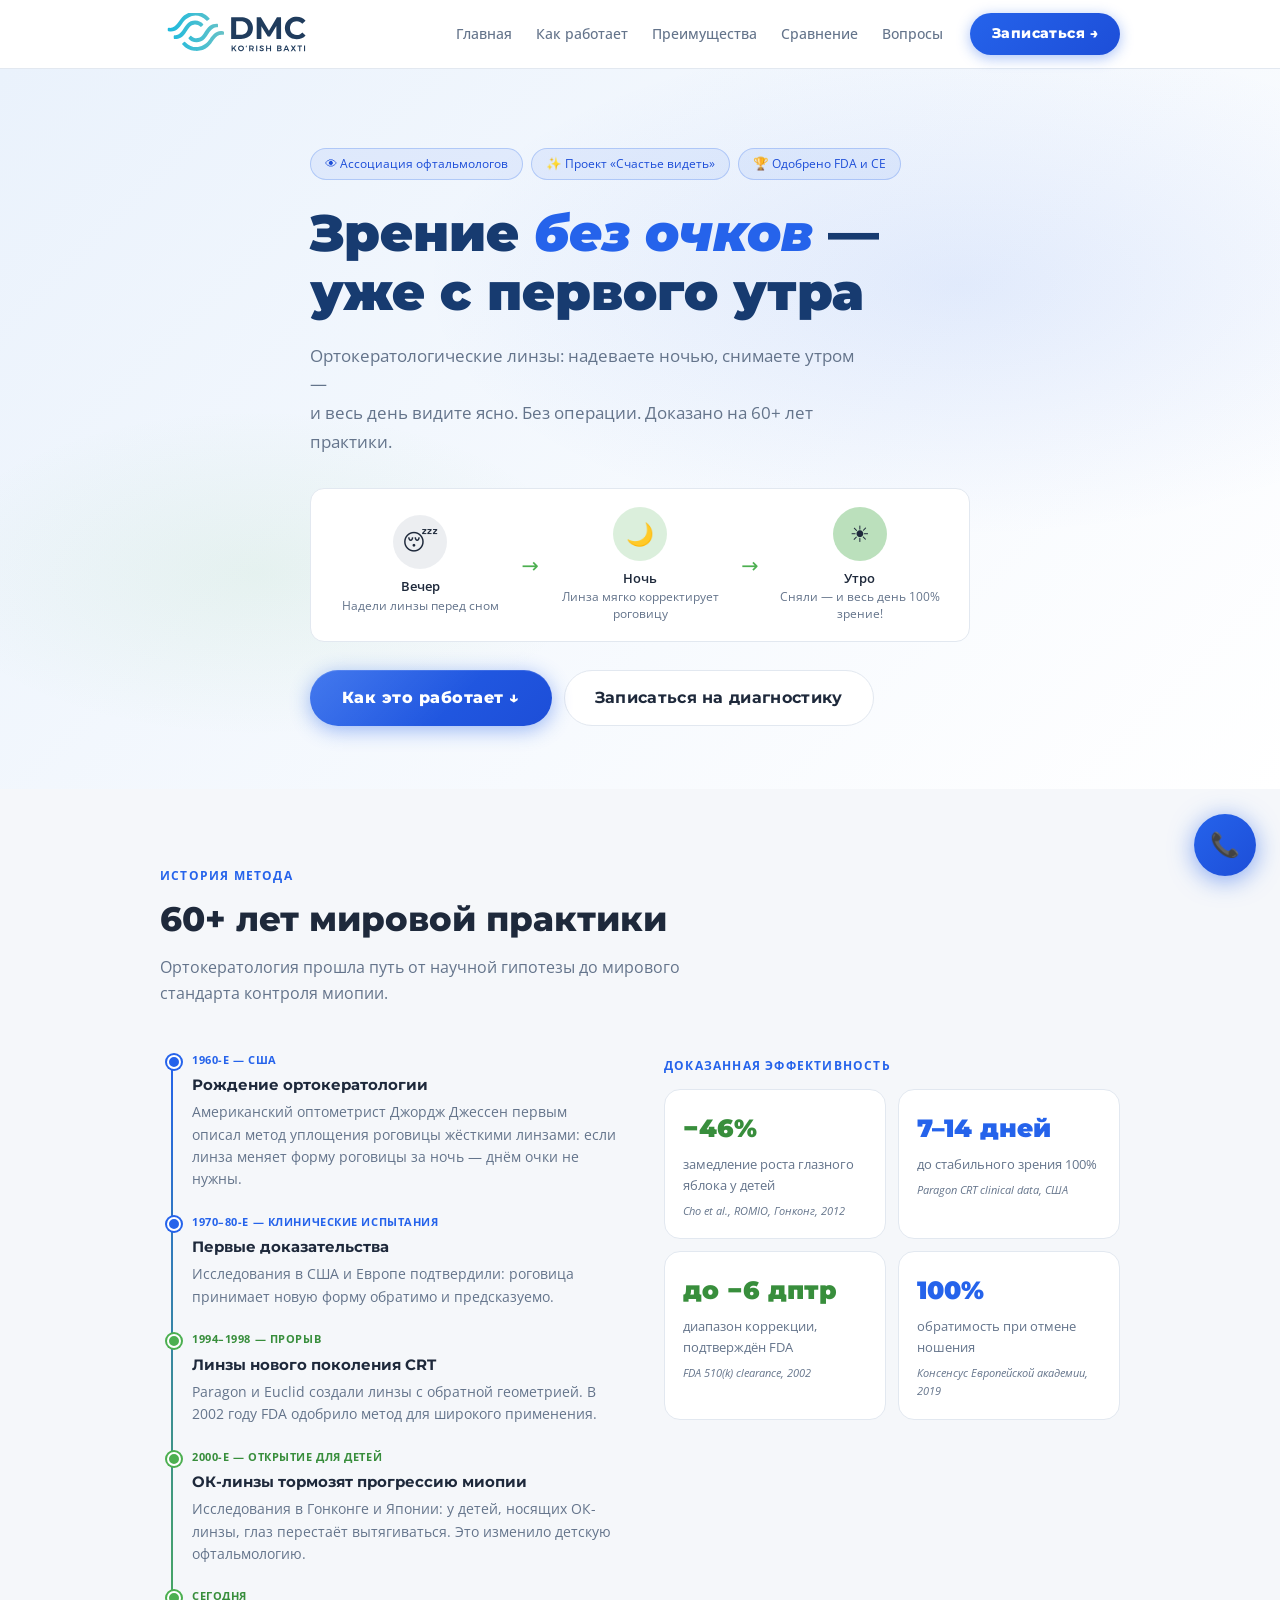
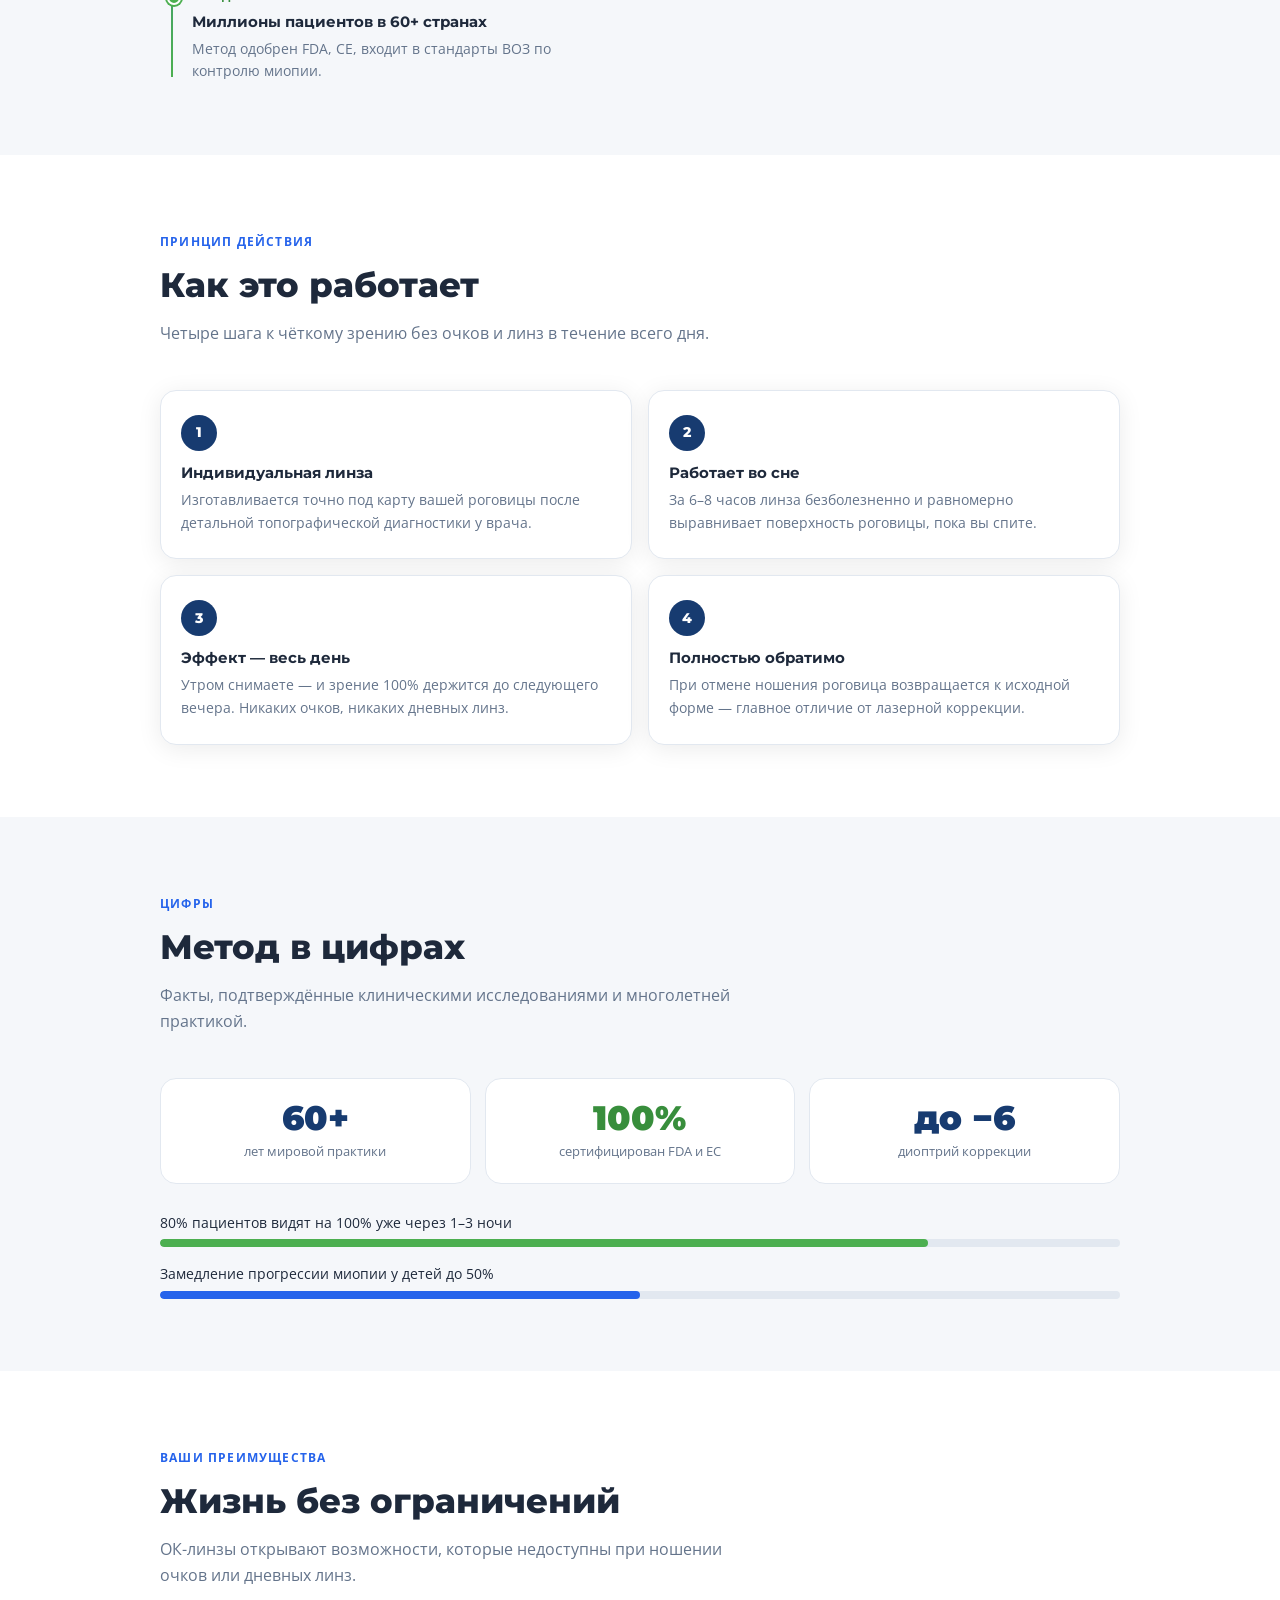
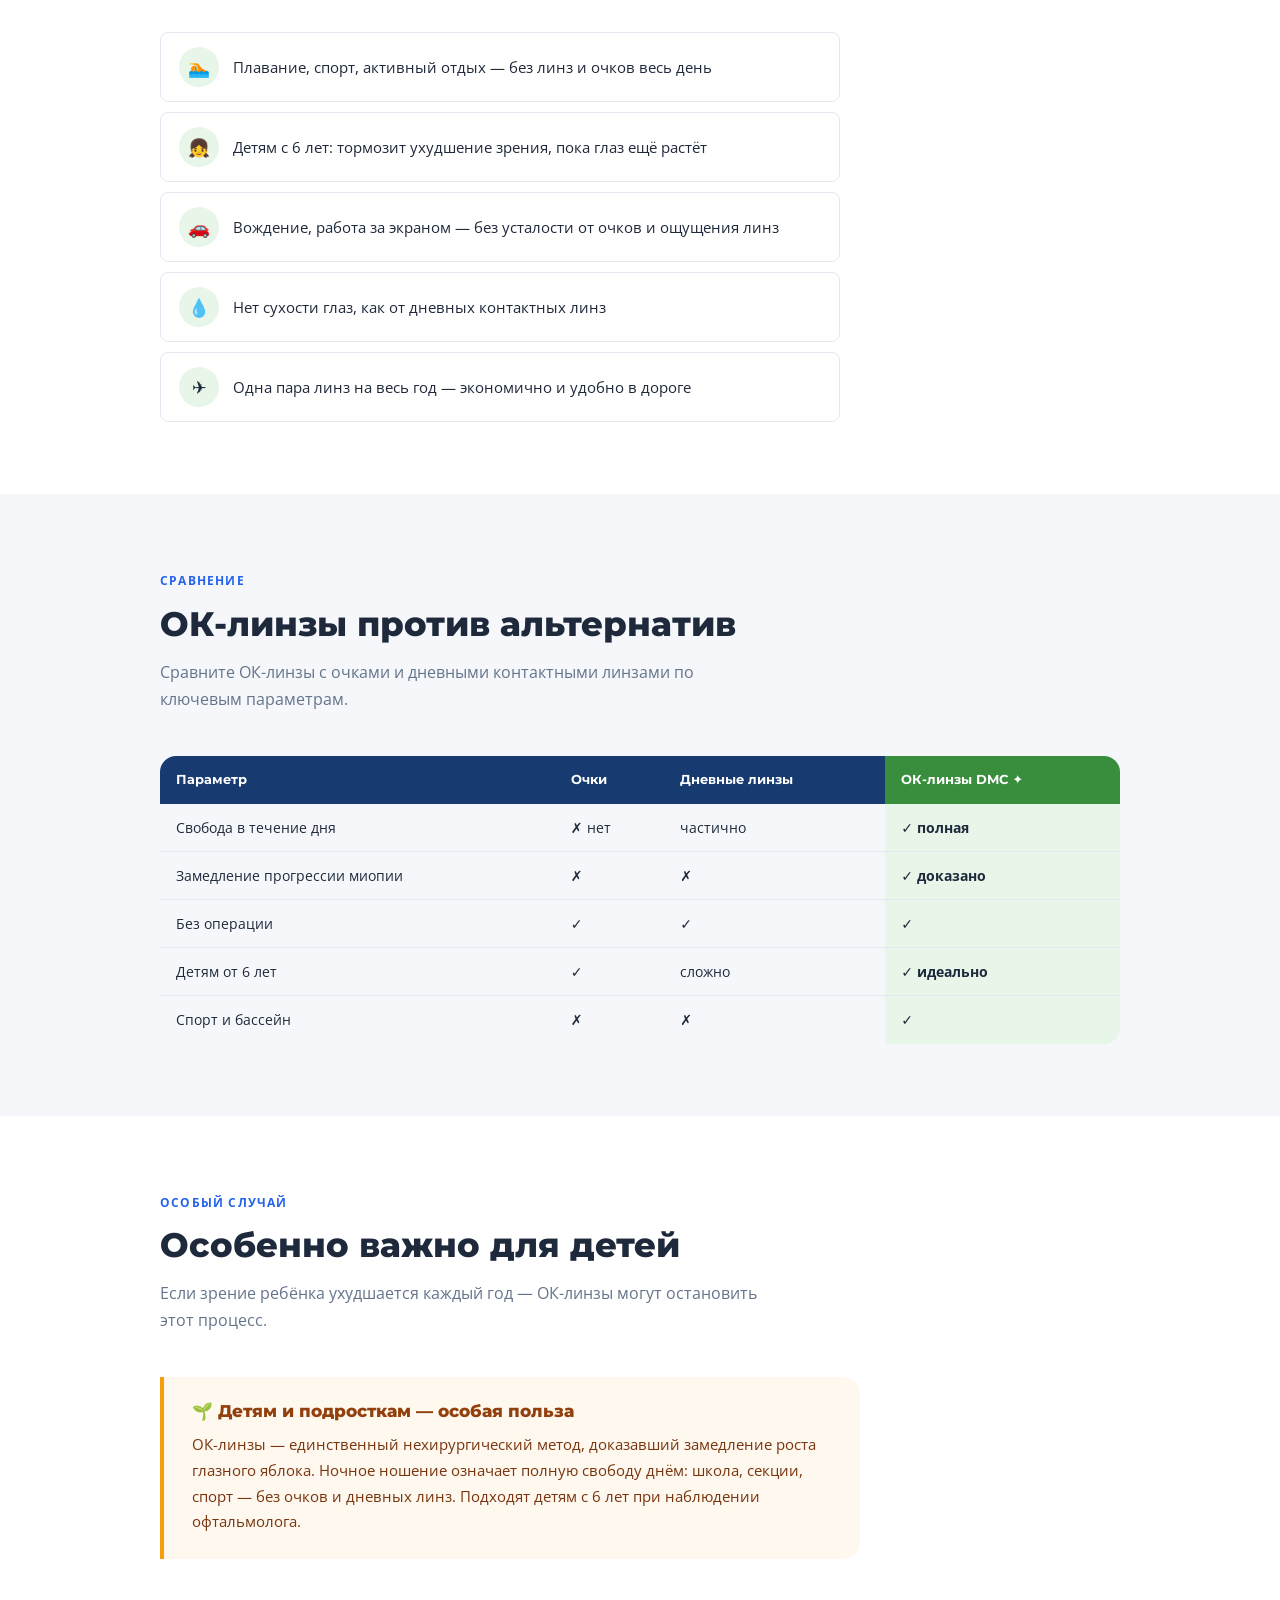
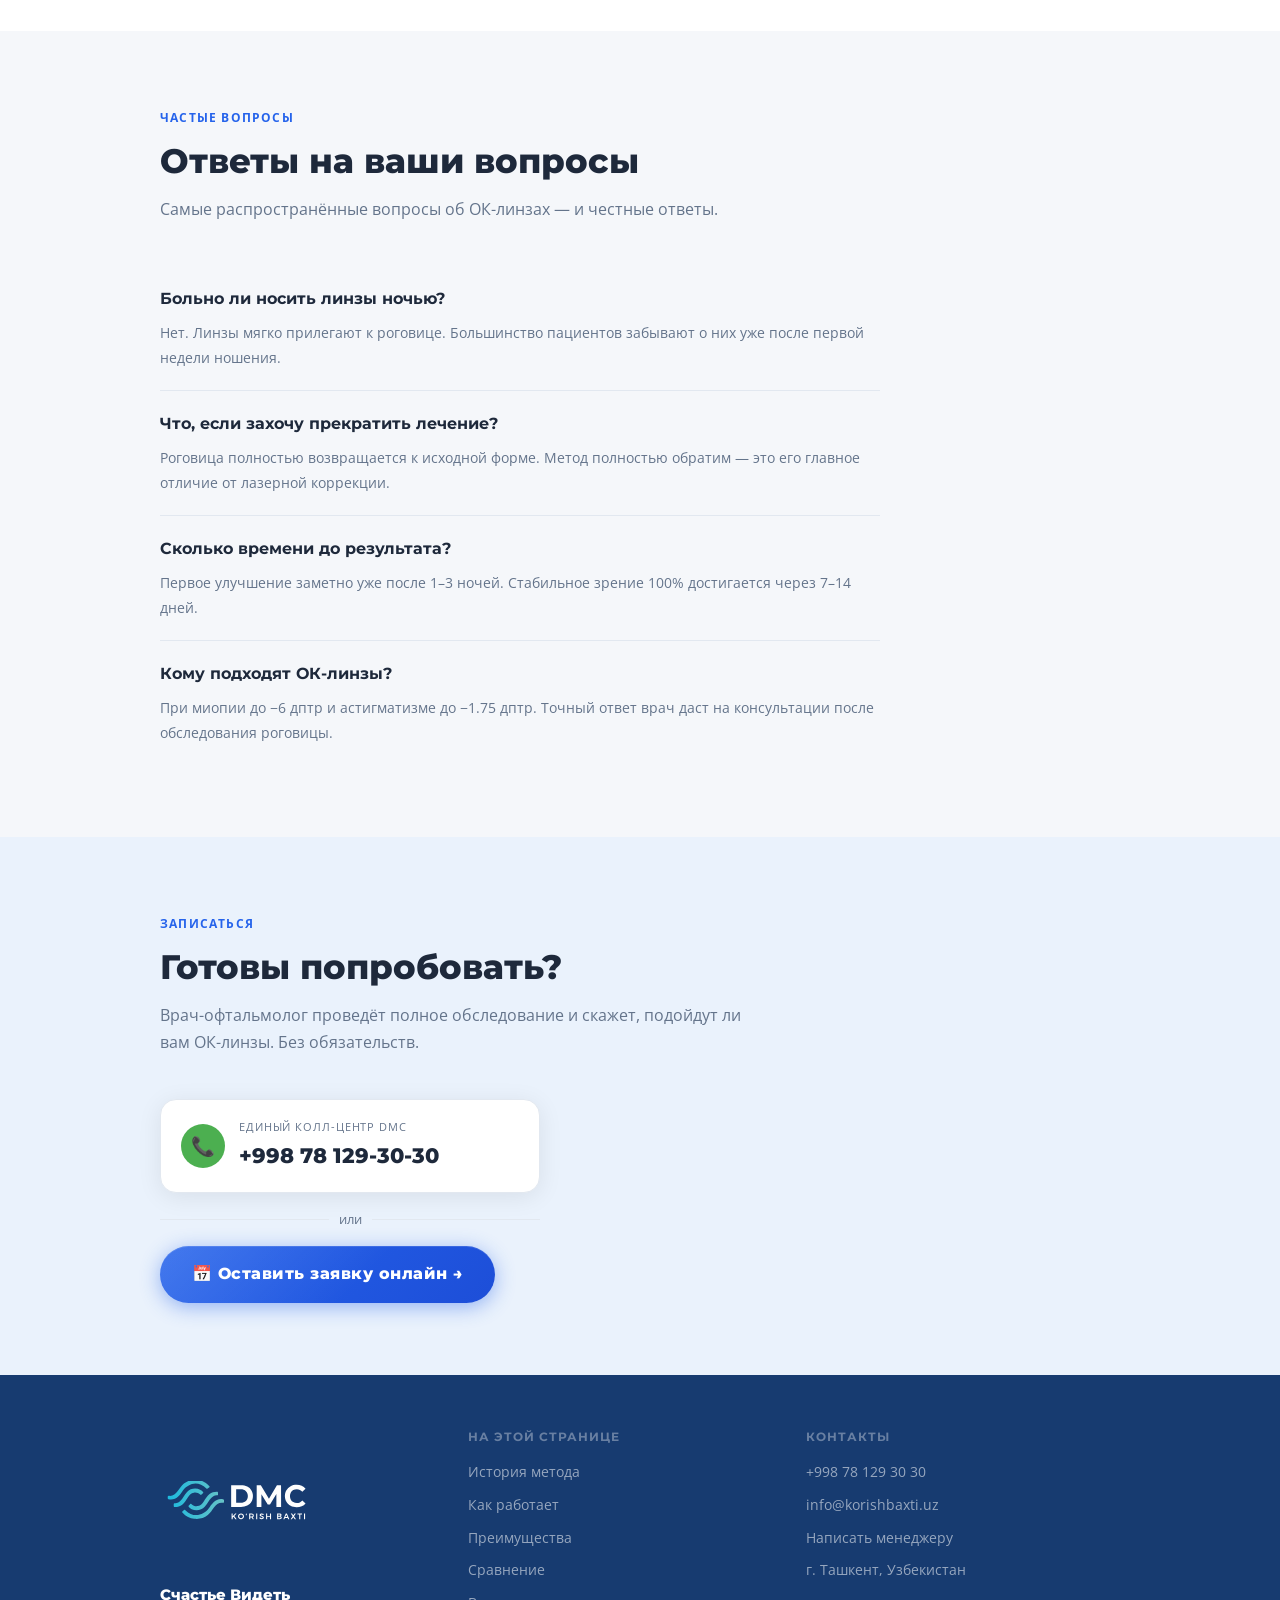
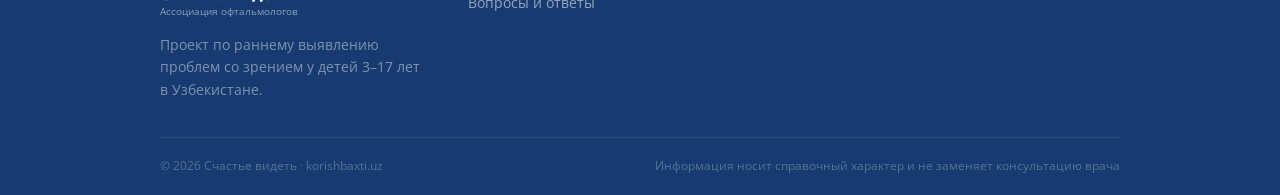
==== commit a24a3ee5: "Continued..." ====
--- a/ok-linzy.html
+++ b/ok-linzy.html
@@ -232,7 +232,7 @@
   <div class="header-inner">
     <a href="index.html" class="logo">
       <div class="logo-mark">
-        <img src="images/logo-no-bg.svg" alt="Счастье Видеть" />
+        <img src="images/logo-navy-no-bg.svg" alt="Счастье Видеть" />
       </div>
     </a>
     <nav class="header-nav">
